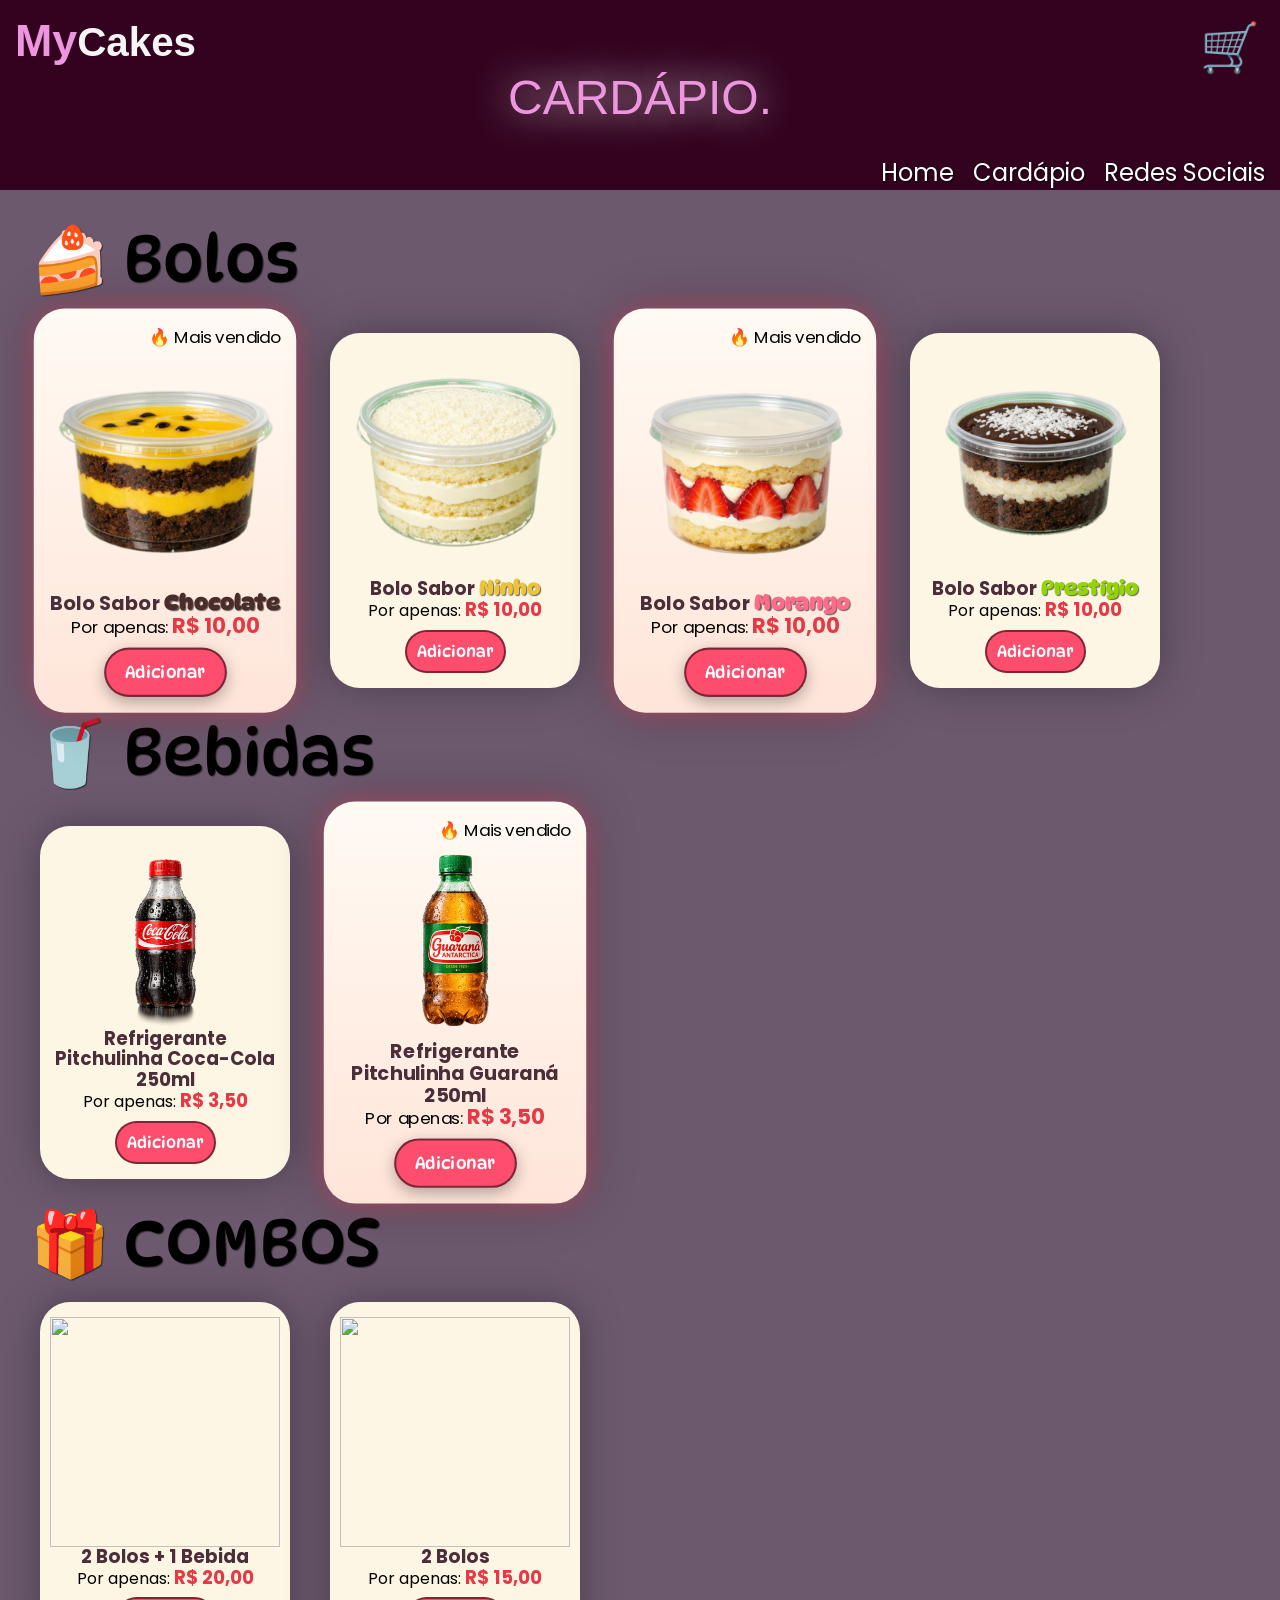
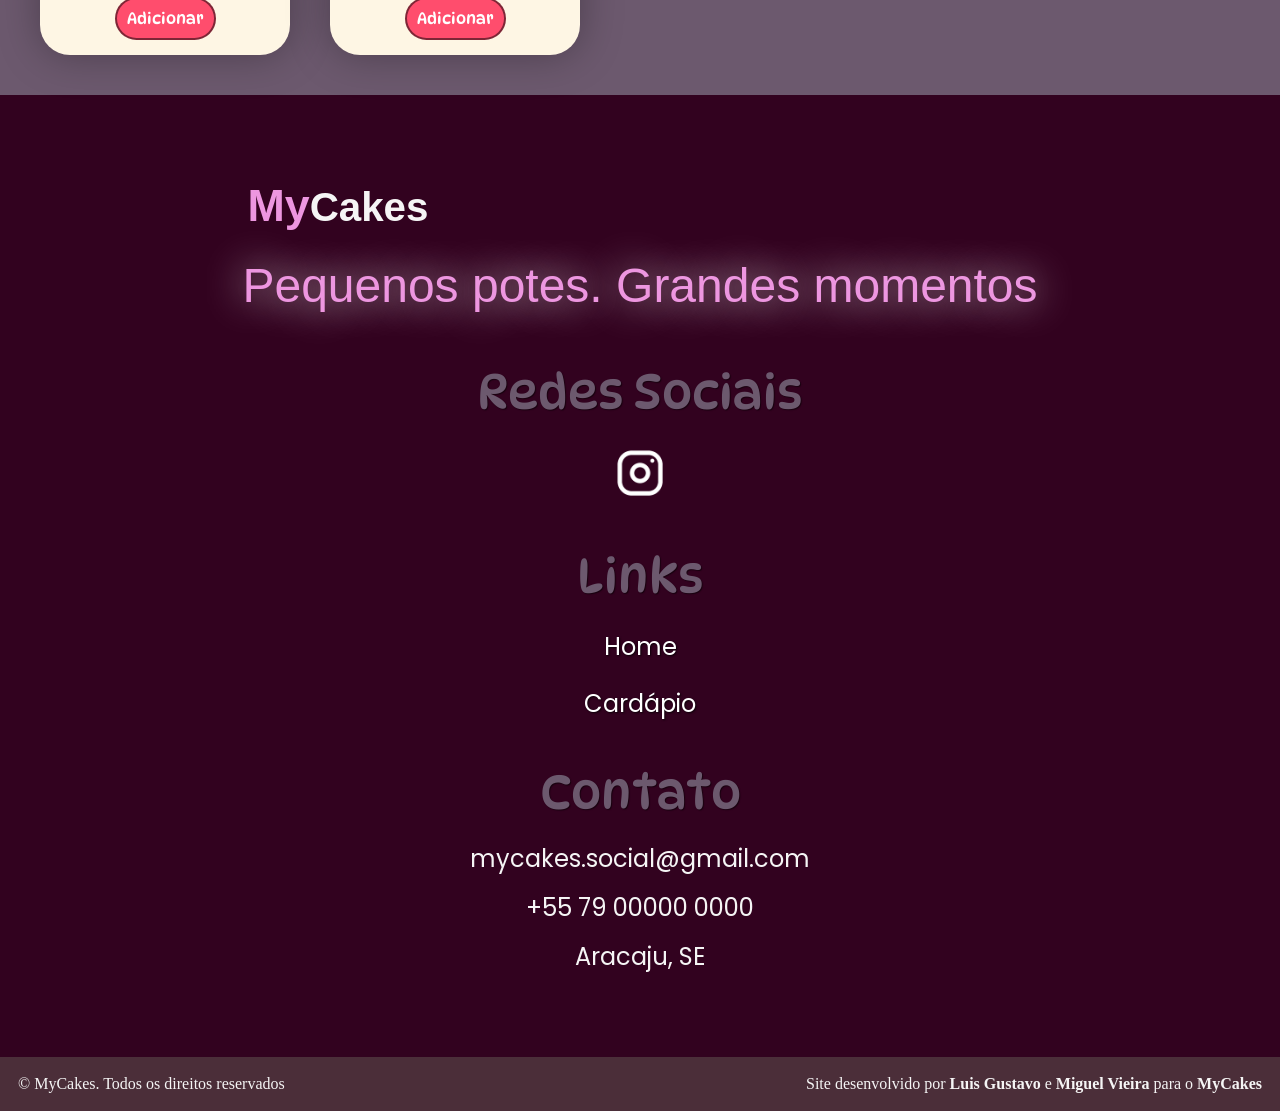
==== cardapio.html @ 5fb424e6 "Acredito que ao cardapio esteja finalizado!" ====
<!DOCTYPE html>
<html lang="pt-br">
<head>
    <meta charset="UTF-8">
    <meta name="viewport" content="width=device-width, initial-scale=1.0">
    <title>MyCakes - Cardápio</title>
    <link rel="stylesheet" href="estilo/var.css">
    <link rel="stylesheet" href="estilo/style.css">
    <link rel="stylesheet" href="estilo/cardapio.css">
    <link rel="stylesheet" href="estilo/responsividade.css">
    <link rel="preconnect" href="https://fonts.googleapis.com">
    <link rel="preconnect" href="https://fonts.gstatic.com" crossorigin>
    <link href="https://fonts.googleapis.com/css2?family=Chewy&family=DynaPuff:wght@400..700&family=Slackey&display=swap" rel="stylesheet">
    <link rel="preconnect" href="https://fonts.googleapis.com">
    <link rel="preconnect" href="https://fonts.gstatic.com" crossorigin>
    <link href="https://fonts.googleapis.com/css2?family=Poppins:ital,wght@0,300;0,400;0,500;0,600;0,700;0,800;0,900;1,300;1,400;1,500;1,600;1,700;1,800;1,900&display=swap" rel="stylesheet">
    <link rel="shortcut icon" href="imagens/mycakes-ico.png" type="image/x-icon">
</head>
<body>
    <header>
        <h1>My<span>Cakes</span></h1>
        <h2>CARDÁPIO.</h2>
    </header>
    <nav>
        <a href="index.html">Home</a>
        <a href="cardapio.html">Cardápio</a>
        <a href="#social">Redes Sociais</a>
    </nav>
    <div class="btn-carrinho">🛒</div>
    <main>
        <section class="produtos">
            <div class="container">
                <h2>🍰 Bolos</h2>
                    <div class="bolos">
                            <div class="card card-destaque">
                                <p>🔥 Mais vendido</p>
                                <img src="imagens/bolo-chocolate-maracuja-p.png" alt="Foto de bbolo de chocolate para cardapio">
                                <h3>Bolo Sabor <span class="choco">Chocolate</span></h3>
                                <div class="preco">Por apenas: <span class="destaque-preco">R$ 10,00</span></div>
                                <div class="btn"><button>Adicionar</button></div>
                            </div>
                            <div class="card">
                                <img src="imagens/bolo-ninho-p.png" alt="Foto de bolo de ninho para cardapio">
                                <h3>Bolo Sabor <span class="inho">Ninho</span></h3>
                                <div class="preco">Por apenas: <span class="destaque-preco">R$ 10,00</span></div>
                                <div class="btn"><button>Adicionar</button></div>
                            </div>
                            <div class="card card-destaque">
                                <p>🔥 Mais vendido</p>
                                <img src="imagens/bolo-morango-p.png" alt="Foto de bolo de morango para cardapio">
                                <h3>Bolo Sabor <span class="orango">Morango</span></h3>
                                <div class="preco">Por apenas: <span class="destaque-preco">R$ 10,00</span></div>
                                <div class="btn"><button>Adicionar</button></div>
                            </div>
                            <div class="card">
                                <img src="imagens/bolo-prestigio-p.png" alt="Foto de bolo de prestígio para cardapio">
                                <h3>Bolo Sabor <span class="tigio">Prestígio</span></h3>
                                <div class="preco">Por apenas: <span class="destaque-preco">R$ 10,00</span></div>
                                <div class="btn"><button>Adicionar</button></div>
                            </div>
                    </div>

                    <h2>🥤 Bebidas</h2>
                    <div class="bebidas">
                        <div class="card">
                            <img src="imagens/foto-cocacola-p.png" class="bebidas" alt="Garrafinha Pitchulinha de Coca-Cola">
                            <h3>Refrigerante Pitchulinha Coca-Cola 250ml</h3>
                            <div class="preco">Por apenas: <span class="destaque-preco">R$ 3,50</span></div>
                            <div class="btn"><button>Adicionar</button></div>
                        </div>
                        <div class="card card-destaque">
                            <p>🔥 Mais vendido</p>
                            <img src="imagens/foto-guarana-p.png" class="bebidas" alt="Garrafinha Pitchulinha de Guaraná Antarctica">
                            <h3>Refrigerante Pitchulinha Guaraná 250ml</h3>
                            <div class="preco">Por apenas: <span class="destaque-preco">R$ 3,50</span></div>
                            <div class="btn"><button>Adicionar</button></div>
                        </div>
                    </div>

                    <h2>🎁 COMBOS</h2>
                    <div class="combos">
                            <div class="card">
                                <img src="" alt="">
                                <h3>2 Bolos + 1 Bebida</h3>
                                <div class="preco">Por apenas: <span class="destaque-preco">R$ 20,00</span></div>
                                <div class="btn"><button>Adicionar</button></div>
                            </div>
                            <div class="card">
                                <img src="" alt="">
                                <h3>2 Bolos</h3>
                                <div class="preco">Por apenas: <span class="destaque-preco">R$ 15,00</span></div>
                                <div class="btn"><button>Adicionar</button></div>
                            </div>
                    </div>
                </div>
                <div class="overlay"></div>
                <div class="carrinho">
                    <span class="fechar">Fechar ✖️</span>
                </div>
            </div>
        </section>
    </main>
    <footer>
        <section class="org-rodape">
            <div class="mycakes-rodape">
                <h1>My<span>Cakes</span></h1>
                <h2>Pequenos potes. Grandes momentos</h2>
            </div>

            <div class="social" id="social">
                <h2>Redes Sociais</h2>
                <a href="https://www.instagram.com/mycakes.social/" target="_blank"><img src="imagens/instagram_logo_white.png" alt="Instagram"></a>
            </div>

            <div class="links">
                <h2>Links</h2>
                <p><a href="index.html">Home</a></p>
                <p><a href="cardapio.html">Cardápio</a></p>
            </div>

            <div class="contato">
                <h2>Contato</h2>
                <p>mycakes.social@gmail.com</p>
                <p>+55 79 00000 0000</p>
                <p>Aracaju, SE</p>
            </div>
        </section>

        <div class="credits">
            <p>&copy; MyCakes. Todos os direitos reservados</p>
            <p>Site desenvolvido por <strong>Luis Gustavo</strong> e <strong>Miguel Vieira</strong> para o <strong>MyCakes</strong></p>
        </div>
    </footer>
<script src="script/cardapio.js"></script>
</body>
</html>
---- estilo/var.css ----
@charset "UTF-8";

:root{
    /* Paleta Principal do Site */

    --bg-main: #32021F;        /* fundo principal do site */
    --bg-secondary: #4B2E39;   /* fundo secundário / variações */

    --title-color: #ED96E0;    /* títulos e destaque da marca */

    --text-main: #F5F5F5;      /* texto principal */
    --text-secondary: #6C596E; /* descrições e textos menores */

    --accent-color: #4ECDC4;   /* cor de destaque / elementos chamativos */

    /* Paleta das Sections de Apresentação dos Produtos do Site */

    --flavor-chocolate: #4A2C2A;   /* marrom chocolate */
    --flavor-strawberry: #FF6B8A;  /* rosa morango */
    --flavor-lemon: #C7F464;       /* verde limão */
    --flavor-vanilla: #F3E5AB;     /* creme baunilha */

    /*Fontes*/

    --titulos: 'DynaPuff', arial, verdana, helvetica, sans-serif; /* Titulos Principais */
    --texto-padrão: 'Poppins', arial, verdana, helvetica, sans-serif; /*Texto padrão*/
    --logo1: 'Chewy', arial, verdana, helvetica, sans-serif;    /* Logo ou Textos/Titulos especificos */
    --logo2: 'Slackey', arial, verdana, helvetica, sans-serif;  /* Logo ou Textos/Titulos especificos */
}
---- estilo/style.css ----
@charset "UTF-8";

*{
    margin: 0;
    padding: 0;
    box-sizing: border-box;
}

body{
    background-color: var(--bg-main);
}

header{
    min-height: 120px;
}

header h1{
    color: var(--title-color, black);
    font-size: 2.8em;
    font-family: var(--logo2, --logo1, arial, verdana, serif);
    margin: 15px 0px 10px 15px;
}

header h1 > span{
    color: var(--text-main);
    font-size: 0.9em;
} 

header h2{
    text-align: center;
    font-size: 3em;
    color: var(--title-color, pink);
    font-family: var(--logo1, --logo2, arial, verdana, sans-serif);
    font-weight: normal;
    line-height: 0.9em;
    text-shadow: 0px 0px 40px rgb(255, 255, 255);
    min-width: 150px;
}

nav{
    text-align: right;
    margin: 20px 0px 0px 0px;
}

nav a{
    display: inline-block;
    text-decoration: none;
    color: white;
    font-size: 1.5em;
    font-family: var(--texto-padrão, verdana, arial, sans-serif);
    margin-right: 15px;
    text-shadow: 1px 1px 2px rgba(0, 0, 0, 0.767);
    transition:  0.3s ;
}

nav a:hover{
    cursor: pointer;
    color: var(--title-color);
    background-color: var(--accent-color);
    padding: 7px;
    border-radius: 5px;
}

nav a:active{
    transform: scale(0.85);
}

section a{
    text-decoration: none;
    color: white;
}

section a:visited{
    text-decoration: none;
    color: white;
}

section.hero{
    min-height: 76vh;
    padding: 40px;
    background-color: var(--bg-secondary);
    display: flex;
    flex-direction: column;
}

section.hero h1, h2{
    text-align: center;
    font-size: 4.5em;
    font-family: var(--titulos);
    font-weight: normal;
    text-shadow: 1px 1px 1px rgba(0, 0, 0, 0.521);
    color: var(--text-secondary);
    margin-bottom: -10px;
}

section.hero h2{
    margin-bottom: 35px;
    font-size: 4em;
}

section.hero div.container{
    display: grid;
    grid-template-columns: repeat(auto-fit, minmax(350px, 1fr));
    gap: 30px;
    justify-items: center;
    align-items: center;

    flex: 1;
    align-content: center;
}

div.container div.products{
    display: flex;
    flex-direction: column;
    background-color: var(--text-secondary);
    border-radius: 30px;
    max-width: 600px;
    width: 100%;
    transition: 1s;
}

div.container div.products img{
    width: 100%;
    max-width: 300px;
    margin: auto;
    transition: all 0.5s ease ;
}

div.products:hover img{
    transform: scale(1.2);
}

div.products div.info{
    padding: 20px 20px 0px 20px;
    margin: auto;
    max-width: 600px;
    text-align: center;
    font-size: 1.2em;
    border-radius: 0px 0px 30px 30px;
    background-color: aliceblue;
    max-height: 10px;
    overflow: hidden;
    transition: max-height 0.4s ease, padding 0.4s ease;
    min-height: 150px;
}

div.info h3{
    color: var(--bg-secondary);
    text-shadow: 1px 1px 1px rgba(0, 0, 0, 0.555);
    font-family: var(--titulos);
    font-size: 1.5em;
    line-height: 0.9em;
    margin-bottom: 10px;
}

div.info p{
    font-family: var(--texto-padrão);
    line-height: 1.1em;
    margin-bottom: 0px;
}

div.info button.first-button{
    opacity: 0;
    transform: translateY(-10px);
    transition: 0.5s ease;
    padding: 20px;
    border-radius: 30px;
    background-color: var(--title-color);
    color: white;
    font-size: 1.4em;
    font-family: var(--logo1);
    font-weight: normal;
    text-shadow: 1px 1px 1px rgba(0, 0, 0, 0.76);
}

div.products:hover button.first-button{
    opacity: 1;
    transform: translateY(0);
    margin-top: 15px;
}

div.info button.first-button:hover{
    cursor: pointer;
}

div.products button.first-button:active{
    transform: scale(0.85);
}

div.products:hover div.info  p{
    margin-bottom: 10px;
}

div.products:hover div.info{
    max-height: 300px;
    padding-bottom: 20px;
}

.products:hover{
transform: translateY(-5px);
box-shadow: 0 10px 25px rgba(0,0,0,0.5);
}

section.sabor-chocolate a, section.sabor-morango a, section.sabor-ninho a, section.sabor-prestigio a{
    color: var(--flavor-chocolate, black);
}

section.sabor-chocolate{
    min-height: 100dvh;
    background: linear-gradient(
    135deg,
    var(--flavor-chocolate),
    #6a3b37
);
    display: flex;
    align-items: center;
    justify-content: space-around;
    padding: 0px 80px;
}

section.sabor-chocolate div.sabor-texto{
    margin: 0px 0px 0px 50px;
    display: flex;
    flex-direction: column;
}

div.sabor-texto h2{
    color: var(--bg-main);
    text-align: center;
    font-size: 10em;
    text-shadow: 2px 2px 1px black;
    margin-bottom: 15px;
}

div.sabor-texto p{
    font-size: 2.5em;
    font-family: var(--texto-padrão);
    line-height: 1em;
    text-align: justify;
    max-width: 700px;
    margin-bottom: 15px;
}

div.sabor-texto ul{
    list-style-position: inside;
    list-style-type: none;
    font-size: 2em;
    font-family: var(--texto-padrão);
    color: var(--title-color);
    text-shadow: 1px 1px 2px black;
    margin-bottom: 15px;
    font-weight: 700;
}

div.sabor-texto li::before{
    content: '✔';
    color: var(--title-color, blue);
    margin-right: 20px;
}

div.sabor-texto button{
    padding: 30px;
    max-width: 300px;
    font-size: 3em;
    line-height: 0.8em;
    border-radius: 40px;
    border: 1px solid white;
    color: var(--flavor-chocolate, black);
    font-family: var(--titulos, arial, helvetica, sans-serif);
    font-weight: bold;
    box-shadow: 0 8px 20px rgba(0, 0, 0, 0.466);
    transition: all 0.3s ease;
}

div.sabor-texto button:hover{
    cursor: pointer;
    background-color: var(--title-color, rgb(64, 64, 196));
    color: var(--bg-secondary);
    text-shadow: 1px 1px 1px rgba(0, 0, 0, 0.747);
    transform: scale(1.1);
    margin-left: 20px;
    margin-right: 20px;
}

div.sabor-texto button:active{
    transform: scale(0.9);
}

div.sabor-img::before{
    content: "";
    position: relative;

    width: 500px;
    height: 500px;

    background: rgba(255,255,255,0.05);
    border-radius: 50%;

    filter: blur(80px);
}


div.sabor-img img{
    filter: drop-shadow(0px 20px 20px rgba(0, 0, 0, 0.507))
    drop-shadow(0px 0px 30px rgba(255, 255, 255, 0.2));
    animation: flutuar 3s ease-in-out infinite;
}

@keyframes flutuar{
    0%{
        transform: translateY(0px);
    }

    50%{
        transform: translateY(-50px);
    }

    100%{
        transform: translateY(0px);
    }
}

section.sabor-ninho{
    min-height: 100dvh;
    background-image: linear-gradient(135deg, var(--flavor-vanilla), #bbaf82);
    display: flex;
    justify-content: space-around;
    align-items: center;
    padding: 0px 80px;
}

section.sabor-ninho div.sabor-texto{
    display: flex;
    flex-direction: column;
    text-align: right;
    align-items: flex-end;
}

section.sabor-ninho div.sabor-texto h2{
    align-self: center;
}

section.sabor-ninho div.sabor-texto li{
    color: var(--bg-main);
    font-weight: 700;
}

section.sabor-ninho div.sabor-texto li::before{
    content: '';
    color: var(--bg-main);
}

section.sabor-ninho div.sabor-texto li::after{
    content: '✔';
    color: var(--bg-main, blue);
    margin-left: 20px;
}

section.sabor-morango{
    min-height: 100dvh;
    background: linear-gradient(135deg, var(--flavor-strawberry), #a03c52);
    display: flex;
    justify-content: space-around;
    align-items: center;
    padding: 0px 80px;
}

section.sabor-morango div.sabor-texto{
    display: flex;
    flex-direction: column;
    margin-left: 50px;
}

section.sabor-morango div.sabor-texto h2{
    line-height: 0.8em;
    align-self: center;
    margin-bottom: 30px;
}

section.sabor-morango div.sabor-texto p{
    font-weight: 500;
    margin-bottom: 30px
}

section.sabor-morango div.sabor-texto ul{
    color: var(--bg-main);
    margin-bottom: 30px;
    font-weight: 700;
}

section.sabor-morango div.sabor-texto li::before{
    color: var(--bg-main);
}

section.sabor-prestigio{
    min-height: 100dvh;
    background: linear-gradient(135deg, var(--flavor-lemon), #add35c);
    display: flex;
    justify-content: space-around;
    align-items: center;
    padding: 0px 80px;
}

section.sabor-prestigio div.sabor-texto{
    display: flex;
    flex-direction: column;
    text-align: right;
    align-items: flex-end;
}

section.sabor-prestigio div.sabor-texto h2{
    align-self: center;
}

section.sabor-prestigio div.sabor-texto li{
    color: var(--bg-main);
    font-weight: 700;
}

section.sabor-prestigio div.sabor-texto li::before{
    content: '';
    color: var(--bg-main);
}

section.sabor-prestigio div.sabor-texto li::after{
    content: '✔';
    color: var(--bg-main, blue);
    margin-left: 20px;
}

footer{
    min-height: 120px;
    
}

footer h1{
    color: var(--title-color);
    font-family: var(--logo2), var(--logo1), Arial, Helvetica, sans-serif;
    font-size: 2.8em;
    margin: 5px;
    text-align: center;
}

footer h1 > span {
    color: var(--text-main);
    font-size: 0.9em;
}


section.org-rodape {
    margin: 40px 70px;
    display: flex;
    justify-content: space-between;
}

div.mycakes-rodape h1{
    text-align: left;
}

div.mycakes-rodape h2 {
    text-align: left;
    font-size: 3em;
    color: var(--title-color, pink);
    font-family: var(--logo1, --logo2, arial, verdana, sans-serif);
    font-weight: normal;
    line-height: 0.9em;
    text-shadow: 0px 0px 40px rgb(255, 255, 255);
    min-width: 150px;
    margin: 20px 0px;
}

div.social {
    display: inline-block;
    text-align: center;
}

div.social h2 {
    margin: 35px 15px 10px 15px;
    font-size: 3em;
    color: var(--text-secondary);
}

div.social img {
    width: 80px;
    padding: 7px;
    border-radius: 5px;
    transition: 0.3s;
}

div.social img:hover{
    color: var(--logo1);
    border-radius: 20px;
    background-color: var(--accent-color);
}

div.links {
    display: inline-block;
    text-align: center;
}

div.links h2 {
    margin: 35px 15px 10px 15px;
    font-size: 3em;
    color: var(--text-secondary);
}

div.links a {
    display: inline-block;
    text-decoration: none;
    color: white;
    font-size: 1.5em;
    font-family: var(--texto-padrão, verdana, arial, sans-serif);
    margin: 0px;
    padding: 7px;
    text-shadow: 1px 1px 2px rgba(0, 0, 0, 0.767);
    transition:  0.3s ;
}

div.links a:hover{
    cursor: pointer;
    color: var(--title-color);
    background-color: var(--accent-color);
    
    border-radius: 5px;
}

div.contato {
    display: inline-block;
    text-align: center;
    
}

div.contato h2 {
    margin: 35px 15px 10px 15px;
    font-size: 3em;
    color: var(--text-secondary);
}

div.contato p {
    font-family: var(--texto-padrão);
    color: var(--text-main);
    font-size: 1.5em;
    margin: 3px;
}

div.credits{
    text-align: center;
    margin-top: 10px;
    padding: 3px;
    background-color: var(--bg-secondary);
}

div.credits p {
    font-size: 1.0em;
    color: var(--text-main);
    margin: 15px;
}
---- estilo/cardapio.css ----
@charset "UTF-8";

*{
    margin: 0;
    padding: 0;
    font-size: 16px;
}

div.btn-carrinho {
    position: absolute;
    top: 20px;
    right: 20px;

    cursor: pointer;
    font-size: 3rem;
    transition: 0.3s;
}

div.btn-carrinho:active{
    transform: scale(0.9);
}

div.carrinho {
    position: fixed;
    top: 0;
    right: -1600px;
    width: 1500px;
    height: 100%;
    background-color: white;
    box-shadow: -5px 0 10px rgba(0,0,0,0.3);
    transition: 1s;
    padding: 20px;
}

.overlay {
    position: fixed;
    top: 0;
    left: 0;
    width: 100%;
    height: 100%;
    background: rgba(0,0,0,0.5);
    opacity: 0;
    pointer-events: none;
    transition: 0.3s;
}

.overlay.ativo{
    opacity: 1;
    pointer-events: all;
}

.carrinho.ativo{
    right: 0;
}

.fechar {
    cursor: pointer;
    font-size: 20px;
    margin-bottom: 20px;
    display: block;
}

.produtos{
    min-height: 100vh;
    background-color: var(--text-secondary);
}

.container{
    padding: 30px
}

.container h2{
    text-align: left;
    color: black;
    font-size: 4rem;
}

.bolos, .bebidas, .combos{
    display: flex;
    flex-wrap: wrap;
    align-items: center;
}

.card{
    display: flex;
    flex-direction: column;
    justify-content: center;
    align-items: center;
    max-width: 250px;
    min-height: 350px;
    margin: 30px 30px 10px 10px;
    padding: 15px;
    border-radius: 30px;
    background-color: #fef6e4;
    filter: drop-shadow(0px 0px 20px rgba(0, 0, 0, 0.301));
}

.card img{
    width: 230px;
    height: 230px;
    transition: 0.3s;
}

.card:hover img{
    transform: scale(0.95);
}

.card h3, .preco, .btn{
    font-size: 1rem;
    text-align: center;
    font-family: var(--texto-padrão);
    line-height: 1.3rem;
}

.card h3{
    font-size: 1.15rem;
    color: var(--bg-secondary);
}

.choco, .inho, .orango, .tigio{
    font-size: 1.3rem;
    font-family: var(--titulos);
    color: var(--flavor-chocolate);
    font-weight: bolder;
    text-shadow: 1px 1px 1px rgba(0, 0, 0, 0.596);
}

.inho{
    color: #ebc43b;
}

.orango{
    color: var(--flavor-strawberry);
}

.tigio{
    color: #92d600;
}

.destaque-preco{
    color: #e63946;
    font-weight: bolder;
    font-size: 1.15rem;
}

.card .bebidas{
    width: 125px;
    height: 188px;
}

.card button{
    padding: 10px;
    margin-top: 8px;
    border-radius: 30px;
    font-size: 1rem;
    font-family: var(--titulos);
    background-color: #ff4d6d; /* rosa forte */
    color: white;
    border: 2px solid rgba(0, 0, 0, 0.507);
    transition: 0.3s;
}

.card button:hover{
    background-color: #ff1635;
}

.card button:active{
    transform: scale(0.9);
}

.combos .card{
    animation: mover 3s ease-in-out infinite, brilhar 3s ease-in-out infinite;
}

@keyframes mover{
    0%{
        transform: translateX(0px);
    }

    50%{
        transform: translateY(-10px);
    }

    100%{
        transform: translateX(0px);
    }
}

@keyframes brilhar{
    0%{
        filter: drop-shadow(0px 0px 0px rgba(255, 255, 255, 0));
    }

    50%{
        filter: drop-shadow(0px 0px 10px rgba(255, 255, 255, 0.6));
    }

    100%{
        filter: drop-shadow(0px 0px 0px rgba(255, 255, 255, 0));
    }
}

.card-destaque{
    background: linear-gradient(to bottom, #fffaf3, #ffe5d9);
    transform: scale(1.05);
    box-shadow: 0 0 25px rgba(255, 77, 109, 0.5);
}

.card-destaque p{
    font-family: var(--texto-padrão);
    align-self: flex-end;
    margin: 0px;
}

.card-destaque .destaque-preco{
    font-size: 1.25rem;
}

.card-destaque button{
    padding: 12px 18px;
    box-shadow: 0 5px 15px rgba(0,0,0,0.3);
    transition: 0.3s;
}

.card-destaque button:hover{
    transform: scale(1.05);
}

.card-destaque button:active{
    transform: scale(0.85);
}

.card-destaque img{
    transition: 0.3s;
}

.card-destaque:hover img{
    transform: scale(1.1);
}
---- estilo/responsividade.css ----
/* CELULAR PEQUENO */
@media (max-width:480px){
    section.hero h1{
        font-size:3em;
    }

    section.hero h2{
        font-size:2.2em;
    }

    div.sabor-texto h2{
        font-size:2.5em;
    }


}

/* CELULAR MÉDIO */

@media (max-width: 1023px){

    nav{
        font-size:0.9em;
    }

    /* HERO */

    section.hero h1{
        line-height:0.9em;
        font-size:4em;
        margin-bottom:20px;
    }

    section.hero h2{
        font-size:3em;
    }

    section.hero div.container{
        grid-template-columns:1fr;
    }

    /* PRODUTOS */

    div.container div.products img{
        width:100%;
        max-width:200px;
        margin:auto;
        transition:all 0.5s ease;
    }

    div.products:hover img{
        transform:scale(1.25);
    }

    div.products div.info{
        max-height:200px;
        padding-bottom:20px;
    }

    div.products div.info p{
        text-align:center;
        line-height:1.1em;
    }

    /* SABORES */

    section.sabor-chocolate,
    section.sabor-ninho,
    section.sabor-morango,
    section.sabor-prestigio{

        flex-direction:column;
        text-align:justify;
        padding:40px 20px;
        align-items:center;
    }

    section.sabor-chocolate div.sabor-texto, section.sabor-morango div.sabor-texto{
        margin: 10px 0px 0px 0px;
    }

    section.sabor-ninho div.sabor-texto, section.sabor-prestigio div.sabor-texto{
        align-items: center;
    }

    div.sabor-texto{
        align-items: center;
    }

    div.sabor-texto h2{
        font-size: 3.5em;
        margin-top:0;
    }

    div.sabor-texto p{
        font-size: 1.4em;
        text-align: center;
    }

    div.sabor-texto ul{
        font-size:1.3em;
    }

    /* IMAGEM */

    div.sabor-img{
        margin:50px 0 0 0;
    }

    div.sabor-img img{
        margin-top:20px;
        height:auto;
        max-width:100%;
    }
}

/* RESPONSIVIDADE TABLET */

@media (min-width: 1024px) and (max-width: 1423px){

    section.hero div.container{
        gap: 40px;
        display: grid;
        grid-template-columns: repeat(2, 1fr);
    }

    section.sabor-chocolate,
    section.sabor-ninho,
    section.sabor-morango,
    section.sabor-prestigio{
        flex-direction: column;
        justify-content: space-around;
        padding: 40px 20px;
        align-items: center;
        min-height: 100dvh;
    }

    section.sabor-ninho div.sabor-texto, section.sabor-prestigio div.sabor-texto{
        align-items: center;
        max-width: 600px;
    }

    div.sabor-texto{
        align-items: center;
        max-width: 600px;
    }

    div.sabor-texto h2{
        font-size: 6.8em;
    }

    div.sabor-texto p{
        font-size:1.2em;
    }

    div.sabor-texto p, section.sabor-morango div.sabor-texto p{
        font-weight: bolder;
    }

    div.sabor-texto button{
        align-self: center;
    }

    div.sabor-img, div.sabor-img img{
        max-width: 500px;
    }
}

/* RESPONSIVIDADE NOTEBOOK */

@media (min-width: 1424px) and (max-width: 1679px){
    *{
        box-sizing: border-box;
    }
    section.hero{
        min-height: 100dvh;
        margin-top: 5px;
    }
    section.hero div.container{
        display: flex;
    }
    section.hero div.container div.products{
        max-height: 700px;
    }
    section.hero div.container div.products div.info{
        min-height: 190px;
    }

    section.sabor-chocolate, section.sabor-ninho, section.sabor-morango, section.sabor-prestigio{
        font-size: 0.7em;
        padding: 61px;
    }

    section.sabor-chocolate{
        min-height: 100dvh;
    }
    section.sabor-chocolate div.sabor-texto{
        max-width: 800px;
        font-size: 1.1em;
    }
    section.sabor-chocolate div.sabor-img img{
        max-width: 600px;
    }

    section.sabor-morango{

        min-height: 100dvh;
    }
    section.sabor-morango div.sabor-texto{
        max-width: 600px;
        font-size: 0.7em;
    }
    section.sabor-morango div.sabor-texto ul{
        font-size: 3em;
    }
    section.sabor-morango div.sabor-texto button{
        font-size: 4em;
    }

    section.sabor-morango div.sabor-img img{
        min-width: 750px;
    }

    section.sabor-prestigio{
        min-height: 100dvh;
    }
}

/* BASE (mobile first) */
.org-rodape{
    display: flex;
    flex-direction: column;
    align-items: center;
    text-align: center;
    padding: 20px
}

.org-rodape h2{
    text-align: center;
    margin: 0;
    align-items: center;
}

.org-rodape div{
    display: flex;
    flex-direction: column;
    gap: 8px;
}

.social a img{
    width: 70px;
}


/* 📱 até 480px */
@media (max-width:480px){

    .org-rodape{
        margin: 0;
        line-height: 1em;
        font-size: 2em;
        text-align: center
    }

    .contato{
        text-align: center;
        font-size: 0.4em;
    }

    .credits{
        text-align: center;
        font-size: 0.8rem;
        padding: 10px;
    }
}


/* 📱📲 até 1023px (tablet pequeno / celular grande) */
@media (max-width: 1023px){

    .org-rodape{
        grid-template-columns: 1fr 1fr;
        text-align: center;
    }

    .mycakes-rodape{
        grid-column: span 2;
    }

    .credits{
        text-align: center;
    }
}


/* 💻 1024px até 1423px (notebook) */
@media (min-width: 1024px) and (max-width: 1423px){

    .org-rodape{
        grid-template-columns: repeat(4, 1fr);
        text-align: left;
        padding: 40px;
    }

    .credits{
        display: flex;
        justify-content: space-between;
        padding: 20px 40px;
    }
}


/* 🖥️ 1424px até 1679px (desktop grande) */
@media (min-width: 1424px) and (max-width: 1679px){

    .org-rodape{
        grid-template-columns: repeat(4, 1fr);
        max-width: 1400px;
        margin: auto;
        padding: 50px;
    }

    .credits{
        max-width: 1400px;
        margin: auto;
        display: flex;
        justify-content: space-between;
        padding: 20px 0;
    }
}

@media (max-width: 480px){
    .bolos, .bebidas, .combos{
        flex-direction: column;
        justify-content: center;
        align-items: center;
    }

    .card{
        margin: 20px;
    }
}
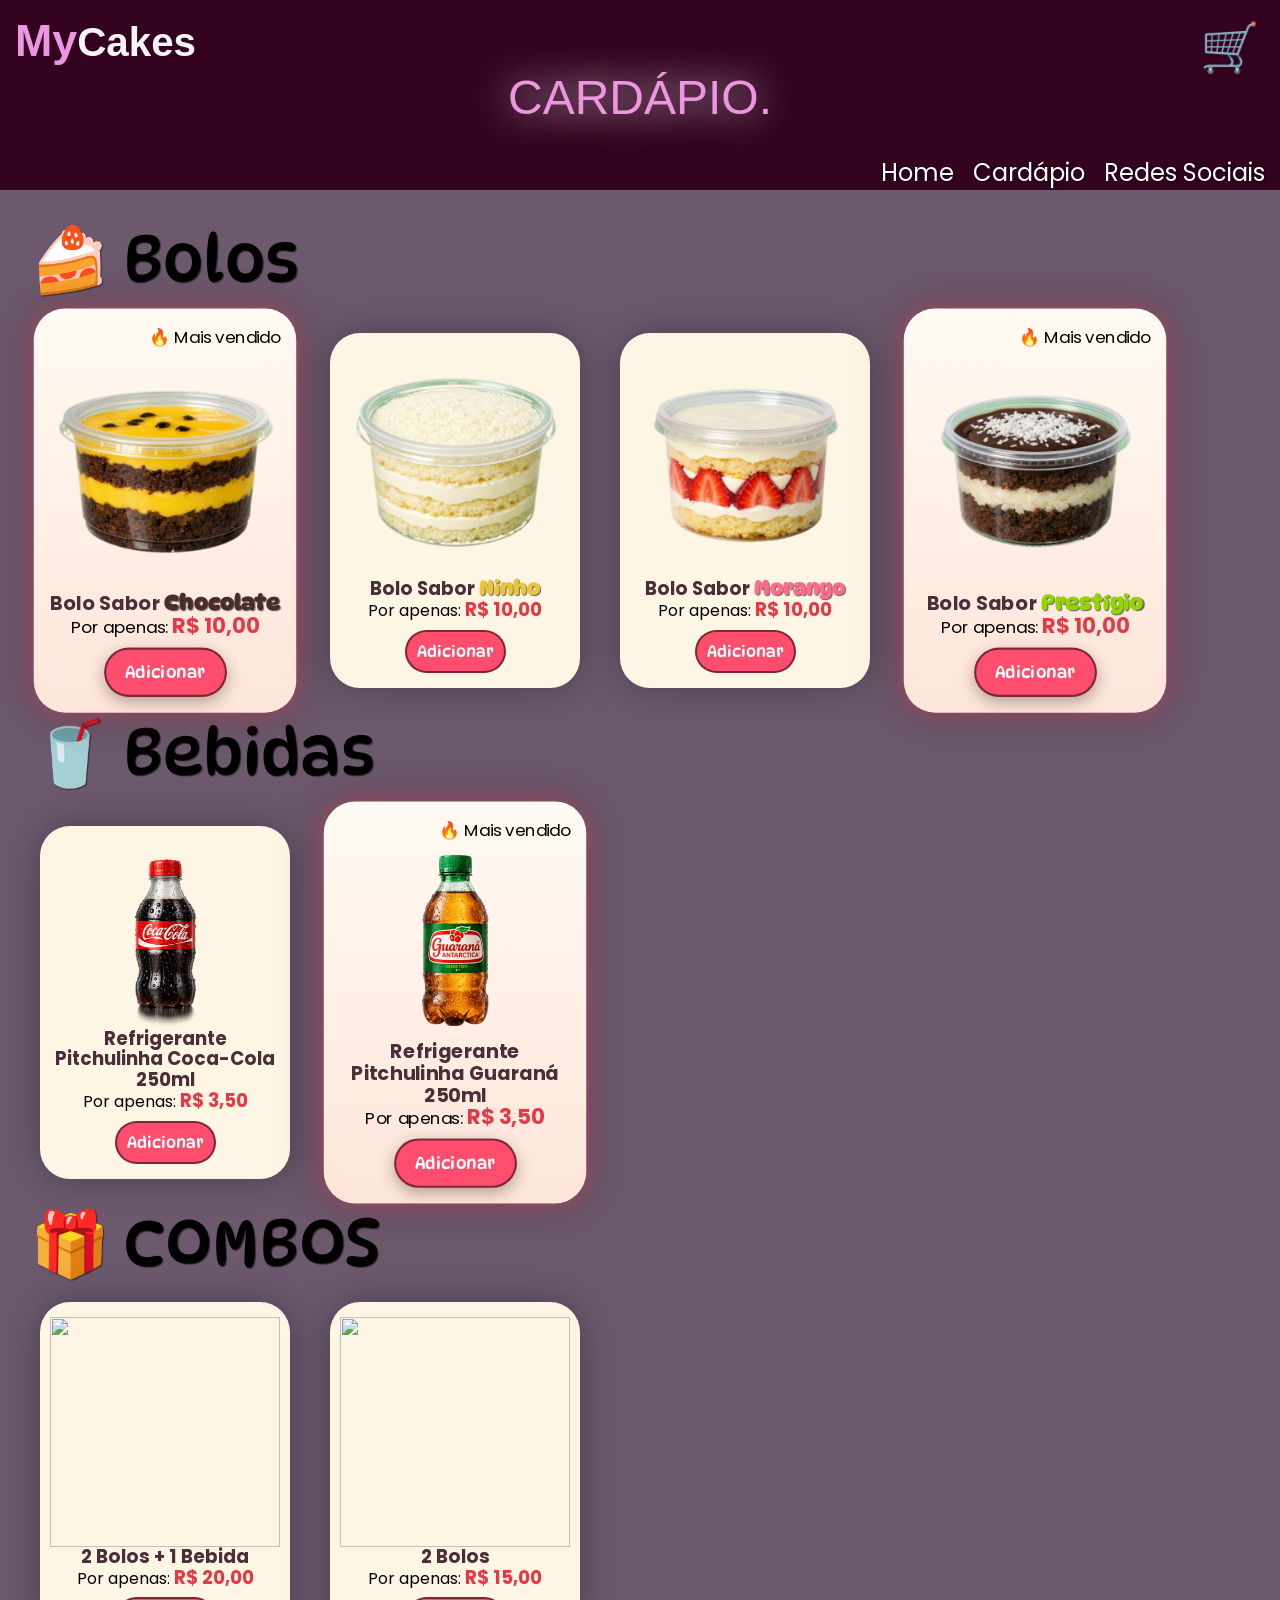
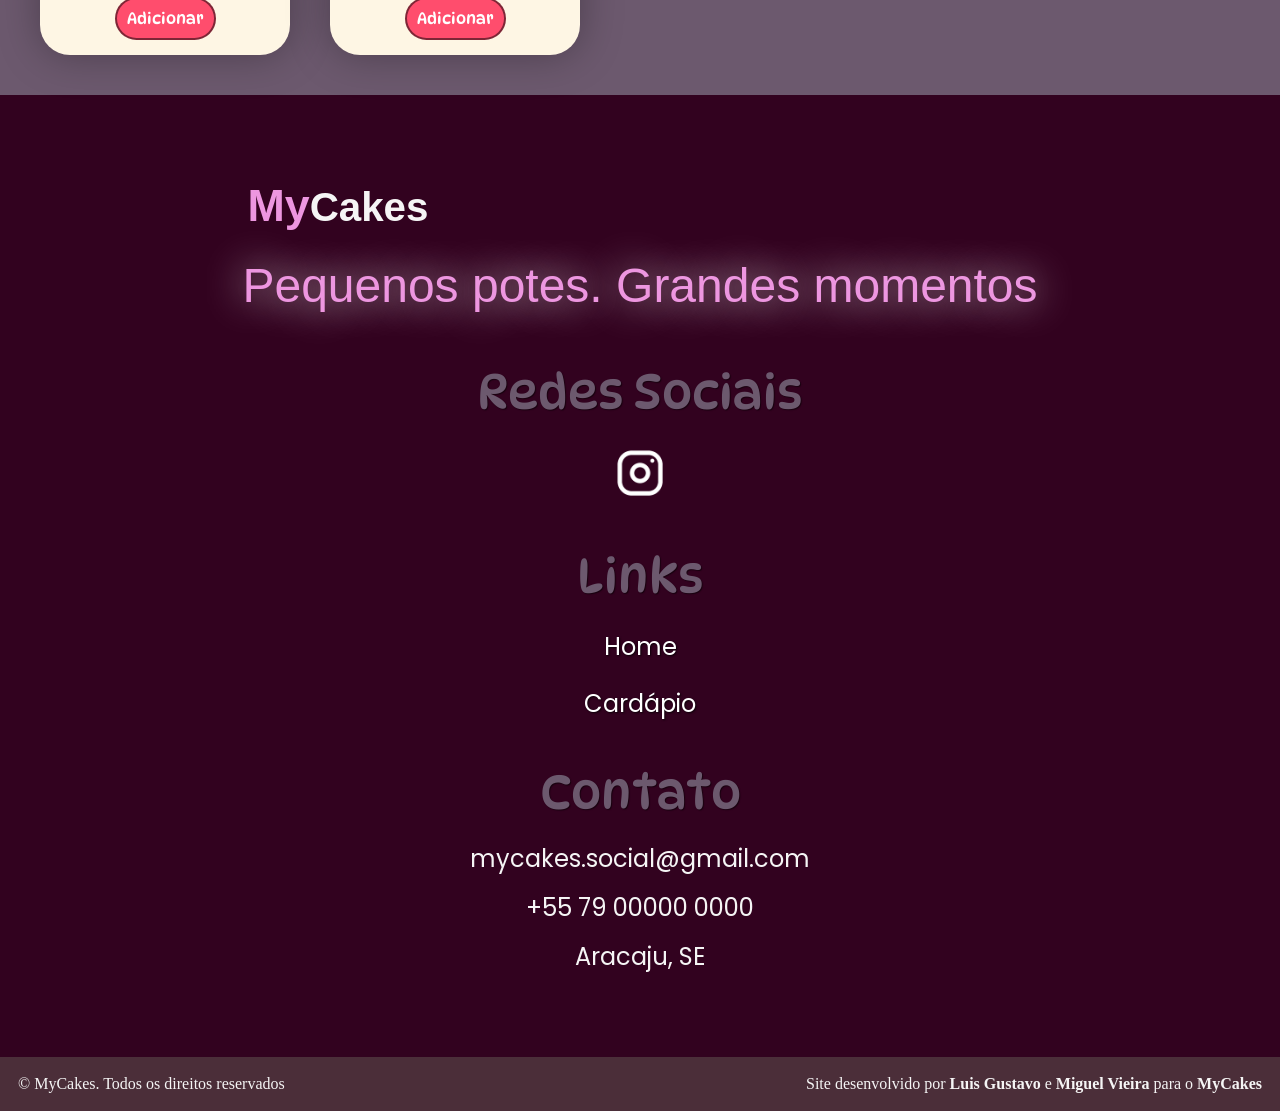
==== commit 4ca531d6: "Responsividade da largura da carrinho" ====
--- a/cardapio.html
+++ b/cardapio.html
@@ -45,14 +45,14 @@
                                 <div class="preco">Por apenas: <span class="destaque-preco">R$ 10,00</span></div>
                                 <div class="btn"><button>Adicionar</button></div>
                             </div>
-                            <div class="card card-destaque">
-                                <p>🔥 Mais vendido</p>
+                            <div class="card">
                                 <img src="imagens/bolo-morango-p.png" alt="Foto de bolo de morango para cardapio">
                                 <h3>Bolo Sabor <span class="orango">Morango</span></h3>
                                 <div class="preco">Por apenas: <span class="destaque-preco">R$ 10,00</span></div>
                                 <div class="btn"><button>Adicionar</button></div>
                             </div>
-                            <div class="card">
+                            <div class="card card-destaque">
+                                <p>🔥 Mais vendido</p>
                                 <img src="imagens/bolo-prestigio-p.png" alt="Foto de bolo de prestígio para cardapio">
                                 <h3>Bolo Sabor <span class="tigio">Prestígio</span></h3>
                                 <div class="preco">Por apenas: <span class="destaque-preco">R$ 10,00</span></div>
--- a/estilo/responsividade.css
+++ b/estilo/responsividade.css
@@ -336,7 +336,54 @@
         align-items: center;
     }
 
+    .produtos h2{
+        font-size: 3rem;
+        text-align: center;
+        margin: 30px 0px 10px 0px;
+    }
+
     .card{
         margin: 20px;
     }
+
+    div.carrinho{
+        width: 300px;
+        right: -400px;
+    }
+}
+
+@media (max-width: 1023px){
+    .bolos, .bebidas, .combos{
+        justify-content: center;
+        align-items: center;
+    }
+
+    .produtos h2{
+        font-size: 3.5rem;
+        text-align: center;
+        margin: 30px 0px 10px 0px;
+    }
+
+    .card{
+        margin: 20px;
+    }
+
+    div.carrinho{
+        width: 300px;
+        right: -450px;
+    }
+}
+
+@media (min-width: 1024px) and (max-width: 1423px){
+    div.carrinho{
+        width: 900px;
+        right: -1000px;
+    }
+}
+
+@media (min-width: 1424px) and (max-width: 1679px){
+    div.carrinho{
+        width: 1100px;
+        right: -1200px;
+    }
 }
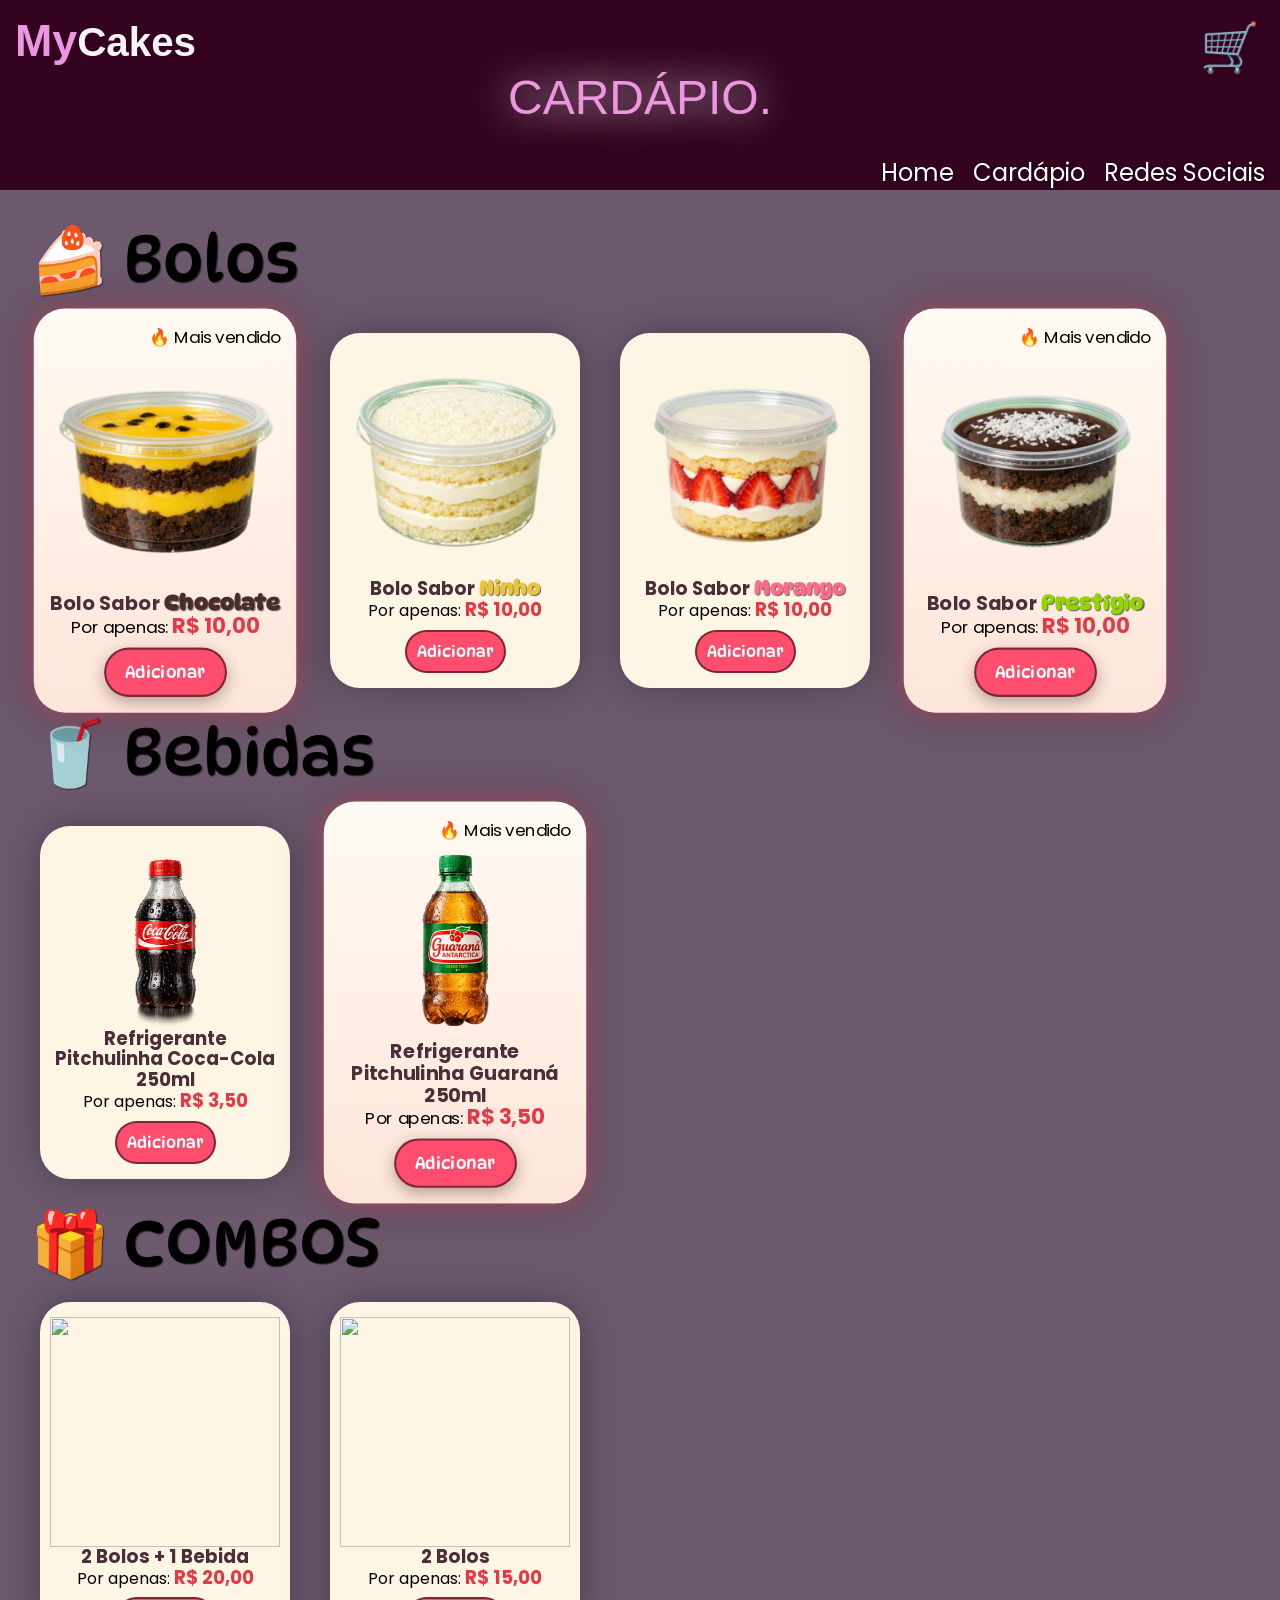
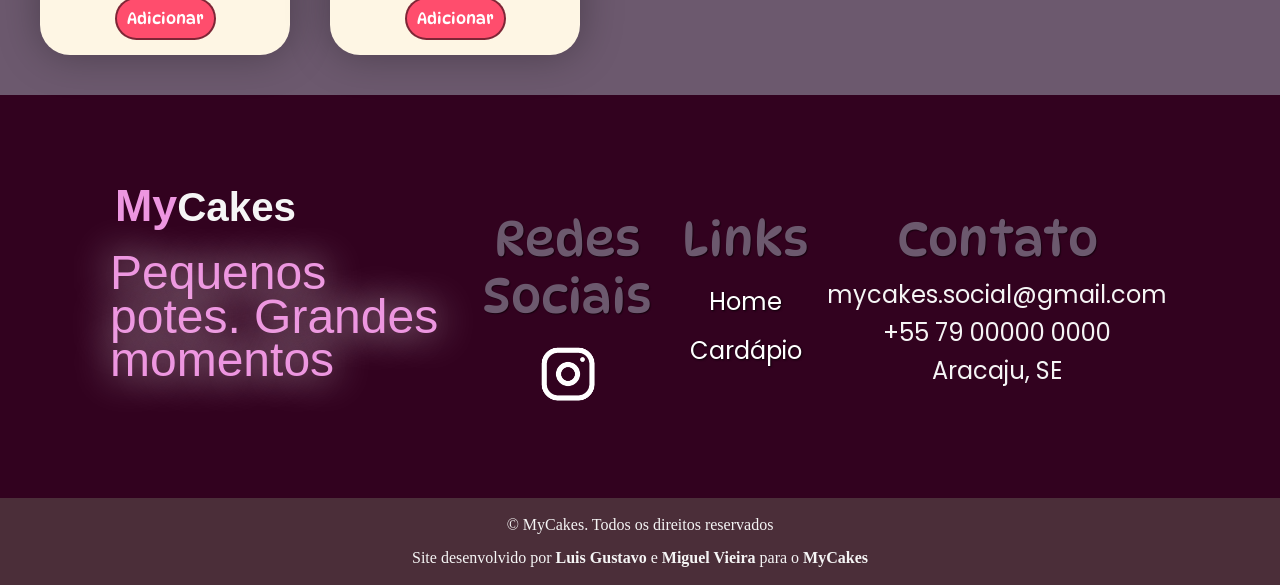
==== commit 5533f61a: "sla" ====
--- a/cardapio.html
+++ b/cardapio.html
@@ -1,5 +1,6 @@
 <!DOCTYPE html>
 <html lang="pt-br">
+
 <head>
     <meta charset="UTF-8">
     <meta name="viewport" content="width=device-width, initial-scale=1.0">
@@ -10,12 +11,17 @@
     <link rel="stylesheet" href="estilo/responsividade.css">
     <link rel="preconnect" href="https://fonts.googleapis.com">
     <link rel="preconnect" href="https://fonts.gstatic.com" crossorigin>
-    <link href="https://fonts.googleapis.com/css2?family=Chewy&family=DynaPuff:wght@400..700&family=Slackey&display=swap" rel="stylesheet">
+    <link
+        href="https://fonts.googleapis.com/css2?family=Chewy&family=DynaPuff:wght@400..700&family=Slackey&display=swap"
+        rel="stylesheet">
     <link rel="preconnect" href="https://fonts.googleapis.com">
     <link rel="preconnect" href="https://fonts.gstatic.com" crossorigin>
-    <link href="https://fonts.googleapis.com/css2?family=Poppins:ital,wght@0,300;0,400;0,500;0,600;0,700;0,800;0,900;1,300;1,400;1,500;1,600;1,700;1,800;1,900&display=swap" rel="stylesheet">
+    <link
+        href="https://fonts.googleapis.com/css2?family=Poppins:ital,wght@0,300;0,400;0,500;0,600;0,700;0,800;0,900;1,300;1,400;1,500;1,600;1,700;1,800;1,900&display=swap"
+        rel="stylesheet">
     <link rel="shortcut icon" href="imagens/mycakes-ico.png" type="image/x-icon">
 </head>
+
 <body>
     <header>
         <h1>My<span>Cakes</span></h1>
@@ -31,72 +37,74 @@
         <section class="produtos">
             <div class="container">
                 <h2>🍰 Bolos</h2>
-                    <div class="bolos">
-                            <div class="card card-destaque">
-                                <p>🔥 Mais vendido</p>
-                                <img src="imagens/bolo-chocolate-maracuja-p.png" alt="Foto de bbolo de chocolate para cardapio">
-                                <h3>Bolo Sabor <span class="choco">Chocolate</span></h3>
-                                <div class="preco">Por apenas: <span class="destaque-preco">R$ 10,00</span></div>
-                                <div class="btn"><button>Adicionar</button></div>
-                            </div>
-                            <div class="card">
-                                <img src="imagens/bolo-ninho-p.png" alt="Foto de bolo de ninho para cardapio">
-                                <h3>Bolo Sabor <span class="inho">Ninho</span></h3>
-                                <div class="preco">Por apenas: <span class="destaque-preco">R$ 10,00</span></div>
-                                <div class="btn"><button>Adicionar</button></div>
-                            </div>
-                            <div class="card">
-                                <img src="imagens/bolo-morango-p.png" alt="Foto de bolo de morango para cardapio">
-                                <h3>Bolo Sabor <span class="orango">Morango</span></h3>
-                                <div class="preco">Por apenas: <span class="destaque-preco">R$ 10,00</span></div>
-                                <div class="btn"><button>Adicionar</button></div>
-                            </div>
-                            <div class="card card-destaque">
-                                <p>🔥 Mais vendido</p>
-                                <img src="imagens/bolo-prestigio-p.png" alt="Foto de bolo de prestígio para cardapio">
-                                <h3>Bolo Sabor <span class="tigio">Prestígio</span></h3>
-                                <div class="preco">Por apenas: <span class="destaque-preco">R$ 10,00</span></div>
-                                <div class="btn"><button>Adicionar</button></div>
-                            </div>
+                <div class="bolos">
+                    <div class="card card-destaque">
+                        <p>🔥 Mais vendido</p>
+                        <img src="imagens/bolo-chocolate-maracuja-p.png" alt="Foto de bbolo de chocolate para cardapio">
+                        <h3>Bolo Sabor <span class="choco">Chocolate</span></h3>
+                        <div class="preco">Por apenas: <span class="destaque-preco">R$ 10,00</span></div>
+                        <div class="btn"><button>Adicionar</button></div>
                     </div>
-
-                    <h2>🥤 Bebidas</h2>
-                    <div class="bebidas">
-                        <div class="card">
-                            <img src="imagens/foto-cocacola-p.png" class="bebidas" alt="Garrafinha Pitchulinha de Coca-Cola">
-                            <h3>Refrigerante Pitchulinha Coca-Cola 250ml</h3>
-                            <div class="preco">Por apenas: <span class="destaque-preco">R$ 3,50</span></div>
-                            <div class="btn"><button>Adicionar</button></div>
-                        </div>
-                        <div class="card card-destaque">
-                            <p>🔥 Mais vendido</p>
-                            <img src="imagens/foto-guarana-p.png" class="bebidas" alt="Garrafinha Pitchulinha de Guaraná Antarctica">
-                            <h3>Refrigerante Pitchulinha Guaraná 250ml</h3>
-                            <div class="preco">Por apenas: <span class="destaque-preco">R$ 3,50</span></div>
-                            <div class="btn"><button>Adicionar</button></div>
-                        </div>
+                    <div class="card">
+                        <img src="imagens/bolo-ninho-p.png" alt="Foto de bolo de ninho para cardapio">
+                        <h3>Bolo Sabor <span class="inho">Ninho</span></h3>
+                        <div class="preco">Por apenas: <span class="destaque-preco">R$ 10,00</span></div>
+                        <div class="btn"><button>Adicionar</button></div>
                     </div>
-
-                    <h2>🎁 COMBOS</h2>
-                    <div class="combos">
-                            <div class="card">
-                                <img src="" alt="">
-                                <h3>2 Bolos + 1 Bebida</h3>
-                                <div class="preco">Por apenas: <span class="destaque-preco">R$ 20,00</span></div>
-                                <div class="btn"><button>Adicionar</button></div>
-                            </div>
-                            <div class="card">
-                                <img src="" alt="">
-                                <h3>2 Bolos</h3>
-                                <div class="preco">Por apenas: <span class="destaque-preco">R$ 15,00</span></div>
-                                <div class="btn"><button>Adicionar</button></div>
-                            </div>
+                    <div class="card">
+                        <img src="imagens/bolo-morango-p.png" alt="Foto de bolo de morango para cardapio">
+                        <h3>Bolo Sabor <span class="orango">Morango</span></h3>
+                        <div class="preco">Por apenas: <span class="destaque-preco">R$ 10,00</span></div>
+                        <div class="btn"><button>Adicionar</button></div>
+                    </div>
+                    <div class="card card-destaque">
+                        <p>🔥 Mais vendido</p>
+                        <img src="imagens/bolo-prestigio-p.png" alt="Foto de bolo de prestígio para cardapio">
+                        <h3>Bolo Sabor <span class="tigio">Prestígio</span></h3>
+                        <div class="preco">Por apenas: <span class="destaque-preco">R$ 10,00</span></div>
+                        <div class="btn"><button>Adicionar</button></div>
                     </div>
                 </div>
-                <div class="overlay"></div>
-                <div class="carrinho">
-                    <span class="fechar">Fechar ✖️</span>
+
+                <h2>🥤 Bebidas</h2>
+                <div class="bebidas">
+                    <div class="card">
+                        <img src="imagens/foto-cocacola-p.png" class="bebidas"
+                            alt="Garrafinha Pitchulinha de Coca-Cola">
+                        <h3>Refrigerante Pitchulinha Coca-Cola 250ml</h3>
+                        <div class="preco">Por apenas: <span class="destaque-preco">R$ 3,50</span></div>
+                        <div class="btn"><button>Adicionar</button></div>
+                    </div>
+                    <div class="card card-destaque">
+                        <p>🔥 Mais vendido</p>
+                        <img src="imagens/foto-guarana-p.png" class="bebidas"
+                            alt="Garrafinha Pitchulinha de Guaraná Antarctica">
+                        <h3>Refrigerante Pitchulinha Guaraná 250ml</h3>
+                        <div class="preco">Por apenas: <span class="destaque-preco">R$ 3,50</span></div>
+                        <div class="btn"><button>Adicionar</button></div>
+                    </div>
                 </div>
+
+                <h2>🎁 COMBOS</h2>
+                <div class="combos">
+                    <div class="card">
+                        <img src="" alt="">
+                        <h3>2 Bolos + 1 Bebida</h3>
+                        <div class="preco">Por apenas: <span class="destaque-preco">R$ 20,00</span></div>
+                        <div class="btn"><button>Adicionar</button></div>
+                    </div>
+                    <div class="card">
+                        <img src="" alt="">
+                        <h3>2 Bolos</h3>
+                        <div class="preco">Por apenas: <span class="destaque-preco">R$ 15,00</span></div>
+                        <div class="btn"><button>Adicionar</button></div>
+                    </div>
+                </div>
+            </div>
+            <div class="overlay"></div>
+            <div class="carrinho">
+                <span class="fechar">Fechar ✖️</span>
+            </div>
             </div>
         </section>
     </main>
@@ -109,7 +117,8 @@
 
             <div class="social" id="social">
                 <h2>Redes Sociais</h2>
-                <a href="https://www.instagram.com/mycakes.social/" target="_blank"><img src="imagens/instagram_logo_white.png" alt="Instagram"></a>
+                <a href="https://www.instagram.com/mycakes.social/" target="_blank"><img
+                        src="imagens/instagram_logo_white.png" alt="Instagram"></a>
             </div>
 
             <div class="links">
@@ -128,9 +137,11 @@
 
         <div class="credits">
             <p>&copy; MyCakes. Todos os direitos reservados</p>
-            <p>Site desenvolvido por <strong>Luis Gustavo</strong> e <strong>Miguel Vieira</strong> para o <strong>MyCakes</strong></p>
+            <p>Site desenvolvido por <strong>Luis Gustavo</strong> e <strong>Miguel Vieira</strong> para o
+                <strong>MyCakes</strong></p>
         </div>
     </footer>
-<script src="script/cardapio.js"></script>
+    <script src="script/cardapio.js"></script>
 </body>
+
 </html>
--- a/estilo/responsividade.css
+++ b/estilo/responsividade.css
@@ -227,6 +227,8 @@
 }
 
 /* BASE (mobile first) */
+
+@media (max-width: 1050px){
 .org-rodape{
     display: flex;
     flex-direction: column;
@@ -250,7 +252,7 @@
 .social a img{
     width: 70px;
 }
-
+}
 
 /* 📱 até 480px */
 @media (max-width:480px){
@@ -303,8 +305,7 @@
     }
 
     .credits{
-        display: flex;
-        justify-content: space-between;
+        
         padding: 20px 40px;
     }
 }
@@ -321,10 +322,7 @@
     }
 
     .credits{
-        max-width: 1400px;
-        margin: auto;
-        display: flex;
-        justify-content: space-between;
+        
         padding: 20px 0;
     }
 }
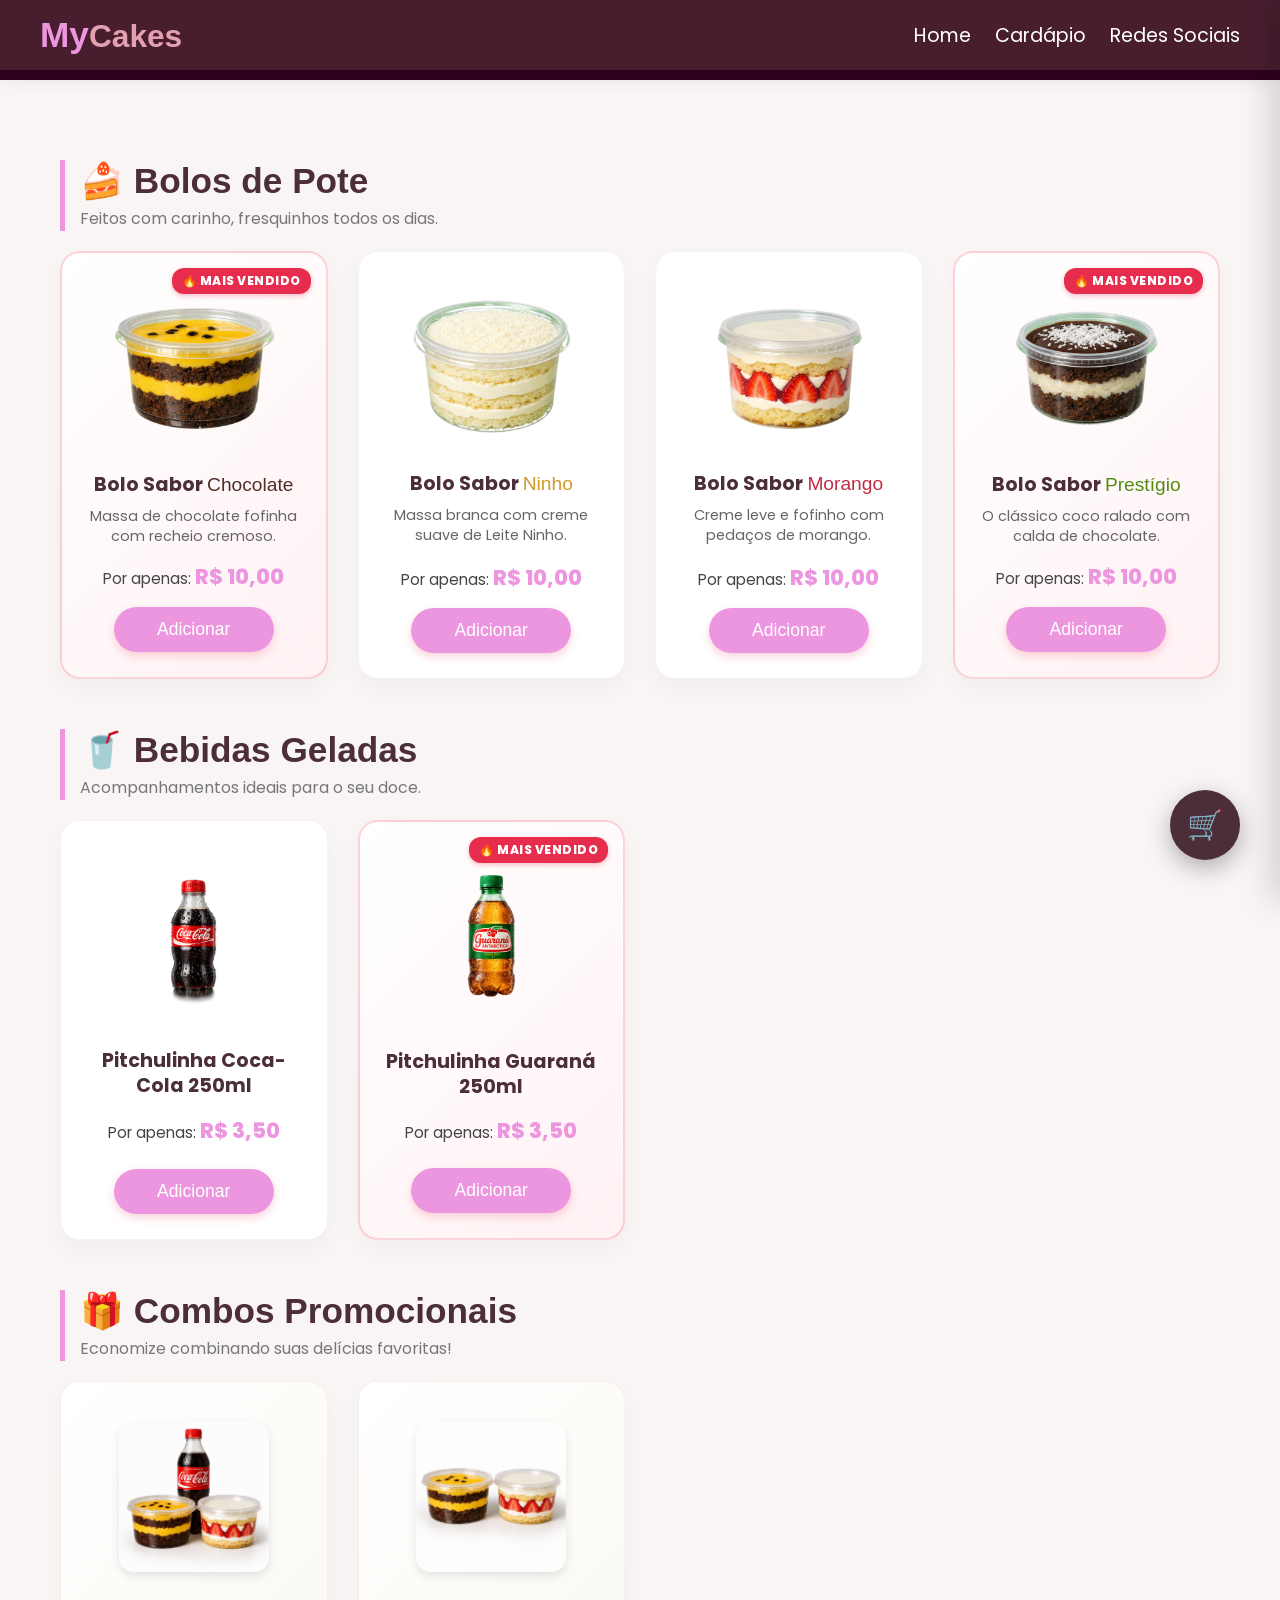
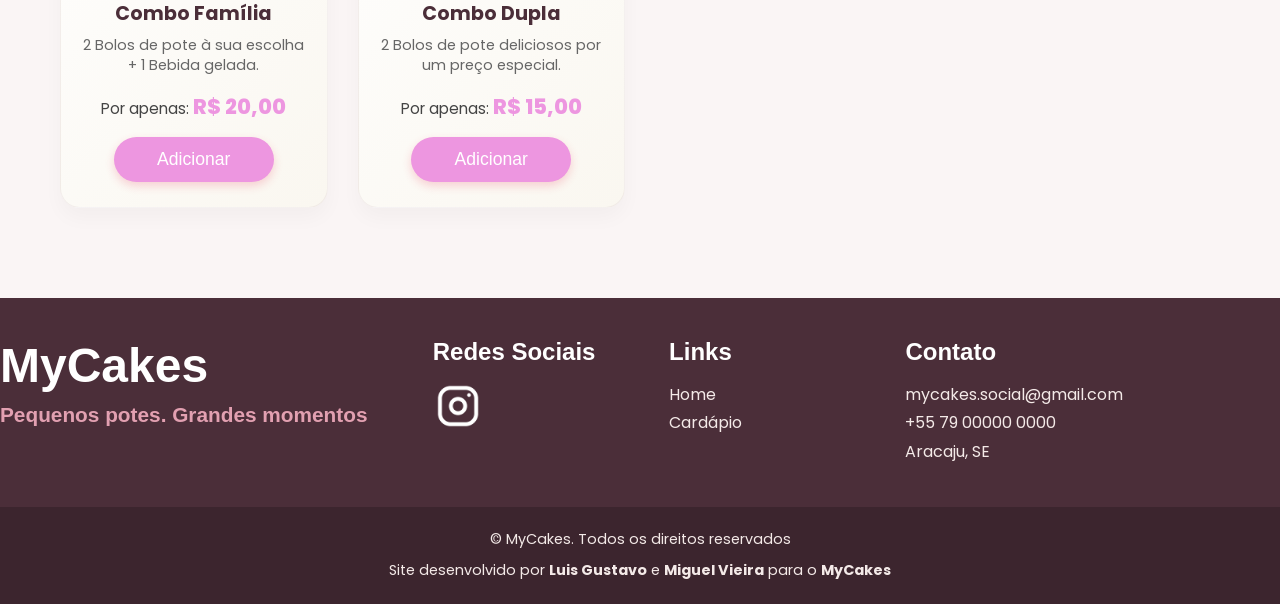
==== commit a0eb22b1: "Atualização Grande 1.0" ====
--- a/cardapio.html
+++ b/cardapio.html
@@ -14,119 +14,237 @@
     <link
         href="https://fonts.googleapis.com/css2?family=Chewy&family=DynaPuff:wght@400..700&family=Slackey&display=swap"
         rel="stylesheet">
-    <link rel="preconnect" href="https://fonts.googleapis.com">
-    <link rel="preconnect" href="https://fonts.gstatic.com" crossorigin>
-    <link
-        href="https://fonts.googleapis.com/css2?family=Poppins:ital,wght@0,300;0,400;0,500;0,600;0,700;0,800;0,900;1,300;1,400;1,500;1,600;1,700;1,800;1,900&display=swap"
+    <link href="https://fonts.googleapis.com/css2?family=Poppins:wght@300;400;500;600;700;800;900&display=swap"
         rel="stylesheet">
     <link rel="shortcut icon" href="imagens/mycakes-ico.png" type="image/x-icon">
 </head>
 
 <body>
-    <header>
-        <h1>My<span>Cakes</span></h1>
-        <h2>CARDÁPIO.</h2>
-    </header>
-    <nav>
-        <a href="index.html">Home</a>
-        <a href="cardapio.html">Cardápio</a>
-        <a href="#social">Redes Sociais</a>
-    </nav>
-    <div class="btn-carrinho">🛒</div>
-    <main>
+    <div class="header-container">
+        <header>
+            <h1>My<span>Cakes</span></h1>
+        </header>
+        <nav>
+            <a href="index.html">Home</a>
+            <a href="cardapio.html">Cardápio</a>
+            <a href="#social">Redes Sociais</a>
+        </nav>
+    </div>
+
+    <div class="btn-carrinho" title="Abrir Carrinho">
+        🛒
+        <span id="contador-carrinho" class="contador-carrinho">0</span>
+    </div>
+
+    <main class="cardapio-main">
         <section class="produtos">
             <div class="container">
-                <h2>🍰 Bolos</h2>
-                <div class="bolos">
+                <div class="titulo-secao-cardapio">
+                    <h2>🍰 Bolos de Pote</h2>
+                    <p>Feitos com carinho, fresquinhos todos os dias.</p>
+                </div>
+
+                <div class="bolos grid-produtos">
                     <div class="card card-destaque">
-                        <p>🔥 Mais vendido</p>
-                        <img src="imagens/bolo-chocolate-maracuja-p.png" alt="Foto de bbolo de chocolate para cardapio">
+                        <div class="tag-destaque">🔥 Mais vendido</div>
+                        <div class="img-wrapper">
+                            <img src="imagens/bolo-chocolate-maracuja-p.png"
+                                alt="Foto de bolo de chocolate para cardapio">
+                        </div>
                         <h3>Bolo Sabor <span class="choco">Chocolate</span></h3>
-                        <div class="preco">Por apenas: <span class="destaque-preco">R$ 10,00</span></div>
-                        <div class="btn"><button>Adicionar</button></div>
-                    </div>
+                        <p class="desc-produto">Massa de chocolate fofinha com recheio cremoso.</p>
+                        <div class="preco">Por apenas: <span class="destaque-preco">R$ 10,00</span></div>
+                        <div class="btn">
+                            <button class="btn-adicionar" data-id="1" data-nome="Bolo de Chocolate"
+                                data-preco="10.00">Adicionar</button>
+                        </div>
+                    </div>
+
                     <div class="card">
-                        <img src="imagens/bolo-ninho-p.png" alt="Foto de bolo de ninho para cardapio">
+                        <div class="img-wrapper">
+                            <img src="imagens/bolo-ninho-p.png" alt="Foto de bolo de ninho para cardapio">
+                        </div>
                         <h3>Bolo Sabor <span class="inho">Ninho</span></h3>
-                        <div class="preco">Por apenas: <span class="destaque-preco">R$ 10,00</span></div>
-                        <div class="btn"><button>Adicionar</button></div>
-                    </div>
+                        <p class="desc-produto">Massa branca com creme suave de Leite Ninho.</p>
+                        <div class="preco">Por apenas: <span class="destaque-preco">R$ 10,00</span></div>
+                        <div class="btn">
+                            <button class="btn-adicionar" data-id="2" data-nome="Bolo de Ninho"
+                                data-preco="10.00">Adicionar</button>
+                        </div>
+                    </div>
+
                     <div class="card">
-                        <img src="imagens/bolo-morango-p.png" alt="Foto de bolo de morango para cardapio">
+                        <div class="img-wrapper">
+                            <img src="imagens/bolo-morango-p.png" alt="Foto de bolo de morango para cardapio">
+                        </div>
                         <h3>Bolo Sabor <span class="orango">Morango</span></h3>
-                        <div class="preco">Por apenas: <span class="destaque-preco">R$ 10,00</span></div>
-                        <div class="btn"><button>Adicionar</button></div>
-                    </div>
+                        <p class="desc-produto">Creme leve e fofinho com pedaços de morango.</p>
+                        <div class="preco">Por apenas: <span class="destaque-preco">R$ 10,00</span></div>
+                        <div class="btn">
+                            <button class="btn-adicionar" data-id="3" data-nome="Bolo de Morango"
+                                data-preco="10.00">Adicionar</button>
+                        </div>
+                    </div>
+
                     <div class="card card-destaque">
-                        <p>🔥 Mais vendido</p>
-                        <img src="imagens/bolo-prestigio-p.png" alt="Foto de bolo de prestígio para cardapio">
+                        <div class="tag-destaque">🔥 Mais vendido</div>
+                        <div class="img-wrapper">
+                            <img src="imagens/bolo-prestigio-p.png" alt="Foto de bolo de prestígio para cardapio">
+                        </div>
                         <h3>Bolo Sabor <span class="tigio">Prestígio</span></h3>
-                        <div class="preco">Por apenas: <span class="destaque-preco">R$ 10,00</span></div>
-                        <div class="btn"><button>Adicionar</button></div>
-                    </div>
-                </div>
-
-                <h2>🥤 Bebidas</h2>
-                <div class="bebidas">
+                        <p class="desc-produto">O clássico coco ralado com calda de chocolate.</p>
+                        <div class="preco">Por apenas: <span class="destaque-preco">R$ 10,00</span></div>
+                        <div class="btn">
+                            <button class="btn-adicionar" data-id="4" data-nome="Bolo de Prestígio"
+                                data-preco="10.00">Adicionar</button>
+                        </div>
+                    </div>
+                </div>
+
+                <div class="titulo-secao-cardapio">
+                    <h2>🥤 Bebidas Geladas</h2>
+                    <p>Acompanhamentos ideais para o seu doce.</p>
+                </div>
+
+                <div class="bebidas grid-produtos">
                     <div class="card">
-                        <img src="imagens/foto-cocacola-p.png" class="bebidas"
-                            alt="Garrafinha Pitchulinha de Coca-Cola">
-                        <h3>Refrigerante Pitchulinha Coca-Cola 250ml</h3>
+                        <div class="img-wrapper-bebida">
+                            <img src="imagens/foto-cocacola-p.png" class="img-bebida"
+                                alt="Garrafinha Pitchulinha de Coca-Cola">
+                        </div>
+                        <h3>Pitchulinha Coca-Cola 250ml</h3>
                         <div class="preco">Por apenas: <span class="destaque-preco">R$ 3,50</span></div>
-                        <div class="btn"><button>Adicionar</button></div>
-                    </div>
+                        <div class="btn">
+                            <button class="btn-adicionar" data-id="5" data-nome="Pitchulinha Coca-Cola"
+                                data-preco="3.50">Adicionar</button>
+                        </div>
+                    </div>
+
                     <div class="card card-destaque">
-                        <p>🔥 Mais vendido</p>
-                        <img src="imagens/foto-guarana-p.png" class="bebidas"
-                            alt="Garrafinha Pitchulinha de Guaraná Antarctica">
-                        <h3>Refrigerante Pitchulinha Guaraná 250ml</h3>
+                        <div class="tag-destaque">🔥 Mais vendido</div>
+                        <div class="img-wrapper-bebida">
+                            <img src="imagens/foto-guarana-p.png" class="img-bebida"
+                                alt="Garrafinha Pitchulinha de Guaraná Antarctica">
+                        </div>
+                        <h3>Pitchulinha Guaraná 250ml</h3>
                         <div class="preco">Por apenas: <span class="destaque-preco">R$ 3,50</span></div>
-                        <div class="btn"><button>Adicionar</button></div>
-                    </div>
-                </div>
-
-                <h2>🎁 COMBOS</h2>
-                <div class="combos">
-                    <div class="card">
-                        <img src="" alt="">
-                        <h3>2 Bolos + 1 Bebida</h3>
+                        <div class="btn">
+                            <button class="btn-adicionar" data-id="6" data-nome="Pitchulinha Guaraná"
+                                data-preco="3.50">Adicionar</button>
+                        </div>
+                    </div>
+                </div>
+
+                <div class="titulo-secao-cardapio">
+                    <h2>🎁 Combos Promocionais</h2>
+                    <p>Economize combinando suas delícias favoritas!</p>
+                </div>
+
+                <div class="combos grid-produtos">
+                    <div class="card combo-card">
+                        <div class="img-wrapper-combo">
+                            <img src="imagens/combo-1.png.png" class="combo-placeholder" class="img-combo">
+                        </div>
+                        <h3>Combo Família</h3>
+                        <p class="desc-produto">2 Bolos de pote à sua escolha + 1 Bebida gelada.</p>
                         <div class="preco">Por apenas: <span class="destaque-preco">R$ 20,00</span></div>
-                        <div class="btn"><button>Adicionar</button></div>
-                    </div>
-                    <div class="card">
-                        <img src="" alt="">
-                        <h3>2 Bolos</h3>
+                        <div class="btn">
+                            <button class="btn-adicionar" data-id="7" data-nome="Combo 1"
+                                data-preco="20.00">Adicionar</button>
+                        </div>
+                    </div>
+
+                    <div class="card combo-card">
+                        <div class="img-wrapper-combo">
+                            <img src="imagens/combo-2.png" class="combo-placeholder" class="img-combo"
+                                alt="Foto de dois bolos de pote deliciosos">
+                        </div>
+                        <h3>Combo Dupla</h3>
+                        <p class="desc-produto">2 Bolos de pote deliciosos por um preço especial.</p>
                         <div class="preco">Por apenas: <span class="destaque-preco">R$ 15,00</span></div>
-                        <div class="btn"><button>Adicionar</button></div>
-                    </div>
-                </div>
-            </div>
+                        <div class="btn">
+                            <button class="btn-adicionar" data-id="8" data-nome="Combo 2"
+                                data-preco="15.00">Adicionar</button>
+                        </div>
+                    </div>
+                </div>
+            </div>
+
             <div class="overlay"></div>
             <div class="carrinho">
-                <span class="fechar">Fechar ✖️</span>
-            </div>
+                <div class="carrinho-header">
+                    <h2>Seu Carrinho</h2>
+                    <span class="fechar">Fechar ✖</span>
+                </div>
+
+                <div class="itens-carrinho">
+                    <p class="carrinho-vazio">Seu carrinho está vazio.</p>
+                </div>
+
+                <div class="total-carrinho">
+                    <h3>Total: <span id="valor-total">R$ 0,00</span></h3>
+                </div>
+
+                <form id="form-checkout">
+                    <div class="campo-form">
+                        <label for="cliente-nome">Nome Completo:</label>
+                        <input type="text" id="cliente-nome" required placeholder="Digite seu nome">
+                    </div>
+                    <div class="campo-form">
+                        <label for="cliente-turma">Turma / Sala:</label>
+                        <input type="text" id="cliente-turma" required placeholder="Ex: 3º Ano A">
+                    </div>
+                    <div class="campo-form">
+                        <label for="cliente-turno">Turno:</label>
+                        <select id="cliente-turno" required>
+                            <option value="" disabled selected>Selecione seu turno</option>
+                            <option value="Manhã">Manhã</option>
+                            <option value="Tarde">Tarde</option>
+                            <option value="Noite">Noite</option>
+                        </select>
+                    </div>
+                    <div class="campo-form">
+                        <label for="cliente-pagamento">Forma de Pagamento (No dia):</label>
+                        <select id="cliente-pagamento" required>
+                            <option value="Dinheiro">Dinheiro</option>
+                            <option value="Pix">Pix</option>
+                        </select>
+                    </div>
+                    <div class="campo-form">
+                        <label for="cliente-obs">Observações (Opcional):</label>
+                        <textarea id="cliente-obs" rows="3" placeholder="Alguma restrição ou detalhe?"></textarea>
+                    </div>
+
+                    <button type="submit" class="btn-finalizar">Confirmar e Gerar QR Code 🚀</button>
+                </form>
+
+                <div id="modal-qrcode" style="display: none;">
+                    <h3>Pedido Confirmado! 🎉</h3>
+                    <p>Tire um print do QR Code abaixo para apresentar no dia e envie o pedido ao nosso WhatsApp:</p>
+                    <div id="qrcode-container"></div>
+                    <button type="button" id="btn-whatsapp" class="btn-whatsapp">Enviar para o WhatsApp 💬</button>
+                </div>
             </div>
         </section>
     </main>
+
     <footer>
         <section class="org-rodape">
             <div class="mycakes-rodape">
                 <h1>My<span>Cakes</span></h1>
                 <h2>Pequenos potes. Grandes momentos</h2>
             </div>
-
             <div class="social" id="social">
                 <h2>Redes Sociais</h2>
-                <a href="https://www.instagram.com/mycakes.social/" target="_blank"><img
-                        src="imagens/instagram_logo_white.png" alt="Instagram"></a>
-            </div>
-
+                <a href="https://www.instagram.com/mycakes.social/" target="_blank">
+                    <img src="imagens/instagram_logo_white.png" alt="Instagram">
+                </a>
+            </div>
             <div class="links">
                 <h2>Links</h2>
                 <p><a href="index.html">Home</a></p>
                 <p><a href="cardapio.html">Cardápio</a></p>
             </div>
-
             <div class="contato">
                 <h2>Contato</h2>
                 <p>mycakes.social@gmail.com</p>
@@ -134,14 +252,14 @@
                 <p>Aracaju, SE</p>
             </div>
         </section>
-
         <div class="credits">
             <p>&copy; MyCakes. Todos os direitos reservados</p>
             <p>Site desenvolvido por <strong>Luis Gustavo</strong> e <strong>Miguel Vieira</strong> para o
                 <strong>MyCakes</strong></p>
         </div>
     </footer>
-    <script src="script/cardapio.js"></script>
+
+    <script src="script/qrcode.min.js"></script>
+    <script src="script/cardapio.js" defer></script>
 </body>
-
 </html>
--- a/estilo/style.css
+++ b/estilo/style.css
@@ -1,557 +1,475 @@
 @charset "UTF-8";
 
-*{
+* {
     margin: 0;
     padding: 0;
     box-sizing: border-box;
 }
 
-body{
+/* Rolagem magnética no container principal */
+html {
+    scroll-behavior: smooth;
+}
+
+body {
     background-color: var(--bg-main);
-}
-
-header{
-    min-height: 120px;
-}
-
-header h1{
-    color: var(--title-color, black);
-    font-size: 2.8em;
-    font-family: var(--logo2, --logo1, arial, verdana, serif);
-    margin: 15px 0px 10px 15px;
-}
-
-header h1 > span{
-    color: var(--text-main);
+    overflow-x: hidden;
+}
+
+/* Ativa o efeito de snap no PC */
+.scroll-container {
+    height: 100vh;
+    overflow-y: scroll;
+    scroll-snap-type: y mandatory;
+}
+
+/* Configuração universal para cada seção ocupar 100% da tela visível no PC */
+.secao-vistas {
+    height: 100vh;
+    min-height: 100vh;
+    scroll-snap-align: start;
+    display: flex;
+    flex-direction: column;
+    justify-content: center;
+    align-items: center;
+    position: relative;
+    padding: 100px 40px 40px 40px; /* Padding superior alto para compensar o header fixo */
+}
+
+/* --- HEADER FIXO NO TOPO --- */
+.header-container {
+    position: fixed;
+    top: 0;
+    left: 0;
+    width: 100%;
+    z-index: 1000;
+    background-color: rgba(74, 32, 49, 0.95); /* Burgundy clássico MyCakes transparente */
+    backdrop-filter: blur(10px);
+    display: flex;
+    justify-content: space-between;
+    align-items: center;
+    padding: 15px 40px;
+    box-shadow: 0 4px 20px rgba(0, 0, 0, 0.15);
+}
+
+header h1 {
+    color: var(--title-color, #ffffff);
+    font-size: 2.2em;
+    font-family: var(--logo2, var(--logo1, sans-serif));
+    margin: 0;
+}
+
+header h1 > span {
+    color: #e2a0b1; /* Tom rosa complementar */
     font-size: 0.9em;
-} 
-
-header h2{
-    text-align: center;
-    font-size: 3em;
-    color: var(--title-color, pink);
-    font-family: var(--logo1, --logo2, arial, verdana, sans-serif);
-    font-weight: normal;
-    line-height: 0.9em;
-    text-shadow: 0px 0px 40px rgb(255, 255, 255);
-    min-width: 150px;
-}
-
-nav{
-    text-align: right;
-    margin: 20px 0px 0px 0px;
-}
-
-nav a{
+}
+
+nav {
+    margin: 0;
+}
+
+nav a {
     display: inline-block;
     text-decoration: none;
     color: white;
-    font-size: 1.5em;
-    font-family: var(--texto-padrão, verdana, arial, sans-serif);
-    margin-right: 15px;
-    text-shadow: 1px 1px 2px rgba(0, 0, 0, 0.767);
-    transition:  0.3s ;
-}
-
-nav a:hover{
+    font-size: 1.2em;
+    font-family: var(--texto-padrão, sans-serif);
+    margin-left: 20px;
+    transition: 0.3s;
+}
+
+nav a:hover {
+    color: #4A2031;
+    background-color: #fff;
+    padding: 5px 12px;
+    border-radius: 20px;
+}
+
+/* --- 1ª SEÇÃO: HERO PRINCIPAL --- */
+.hero-principal {
+    background: linear-gradient(rgba(74, 32, 49, 0.4), rgba(74, 32, 49, 0.7)), url('../imagens/background-hero.jpg') no-repeat center center/cover;
+    background-color: var(--bg-secondary);
+    justify-content: center;
+}
+
+.hero-boasvindas {
+    text-align: center;
+    max-width: 800px;
+}
+
+.hero-boasvindas h2 {
+    font-size: 4.8em;
+    font-family: var(--logo1, sans-serif);
+    color: #ffffff;
+    line-height: 1.1em;
+    text-shadow: 2px 4px 10px rgba(0, 0, 0, 0.4);
+}
+
+.hero-boasvindas h2 span {
+    color: var(--title-color, #E72D4D);
+}
+
+.hero-boasvindas p {
+    color: #f4eae8;
+    font-size: 1.6em;
+    font-family: var(--texto-padrão, sans-serif);
+    margin: 20px 0 40px 0;
+}
+
+.btn-conhecer {
+    display: inline-block;
+    padding: 15px 35px;
+    background-color: var(--title-color, #E72D4D);
+    color: white;
+    text-decoration: none;
+    font-family: var(--texto-padrão, sans-serif);
+    font-weight: bold;
+    font-size: 1.2em;
+    border-radius: 30px;
+    box-shadow: 0 5px 15px rgba(0, 0, 0, 0.3);
+    transition: transform 0.3s ease, background-color 0.3s;
+}
+
+.btn-conhecer:hover {
+    transform: translateY(-3px);
+    background-color: #c9203d;
+}
+
+/* --- 2ª SEÇÃO: PROPOSITO (VALORES) --- */
+.proposito {
+    background-color: #FAF5F5;
+    justify-content: center;
+}
+
+.proposito-conteudo {
+    max-width: 1000px;
+    text-align: center;
+}
+
+.tag-valores {
+    font-family: var(--texto-padrão, sans-serif);
+    color: var(--bg-secondary, #4A2031);
+    font-weight: 800;
+    letter-spacing: 2px;
+    font-size: 1em;
+}
+
+.proposito-conteudo h2 {
+    font-size: 3.5em;
+    font-family: var(--logo1, sans-serif);
+    color: var(--bg-secondary, #4A2031);
+    margin: 15px 0;
+    line-height: 1.1em;
+}
+
+.proposito-conteudo p {
+    font-size: 1.3em;
+    font-family: var(--texto-padrão, sans-serif);
+    color: #555;
+    line-height: 1.6em;
+    margin-bottom: 40px;
+}
+
+.valores-grid {
+    display: grid;
+    grid-template-columns: repeat(3, 1fr);
+    gap: 30px;
+}
+
+.valor-card {
+    background: white;
+    padding: 30px 20px;
+    border-radius: 20px;
+    box-shadow: 0 10px 30px rgba(74, 32, 49, 0.05);
+    border: 1px dashed rgba(74, 32, 49, 0.15);
+}
+
+.valor-card h3 {
+    font-size: 1.6em;
+    font-family: var(--logo1, sans-serif);
+    color: var(--bg-secondary);
+    margin-bottom: 10px;
+}
+
+.valor-card p {
+    font-size: 1em;
+    margin: 0;
+    line-height: 1.4em;
+}
+
+/* --- 3ª SEÇÃO: CARDS DE PRODUTOS --- */
+section.hero {
+    background-color: var(--bg-secondary);
+}
+
+section.hero h1 {
+    font-size: 3em;
+    color: white;
+    font-family: var(--logo1);
+    text-align: center;
+}
+
+section.hero h2 {
+    font-size: 2em;
+    color: #e2a0b1;
+    margin-bottom: 25px;
+    text-align: center;
+}
+
+section.hero div.container {
+    display: grid;
+    grid-template-columns: repeat(4, 1fr); /* Alinhamento fixo de 4 colunas em PC */
+    gap: 20px;
+    width: 100%;
+    max-width: 1200px;
+}
+
+div.container div.products {
+    display: flex;
+    flex-direction: column;
+    background-color: white;
+    border-radius: 20px;
+    overflow: hidden;
+    transition: 0.4s ease;
+}
+
+div.container div.products img {
+    width: 100%;
+    max-width: 180px;
+    margin: 15px auto;
+    transition: transform 0.4s ease;
+}
+
+div.products:hover img {
+    transform: scale(1.1) rotate(2deg);
+}
+
+div.products div.info {
+    padding: 15px;
+    text-align: center;
+    background-color: #FAF5F5;
+    flex-grow: 1;
+    display: flex;
+    flex-direction: column;
+    justify-content: space-between;
+}
+
+div.info h3 {
+    color: var(--bg-secondary);
+    font-family: var(--logo1);
+    font-size: 1.2em;
+    margin-bottom: 8px;
+}
+
+div.info p {
+    font-family: var(--texto-padrão);
+    font-size: 0.9em;
+    color: #555;
+    line-height: 1.3em;
+    margin-bottom: 12px;
+}
+
+div.info button.first-button {
+    width: 100%;
+    padding: 10px;
+    border-radius: 20px;
+    border: none;
+    background-color: var(--title-color, #E72D4D);
+    color: white;
+    font-size: 1em;
+    font-family: var(--logo1);
     cursor: pointer;
-    color: var(--title-color);
-    background-color: var(--accent-color);
-    padding: 7px;
-    border-radius: 5px;
-}
-
-nav a:active{
-    transform: scale(0.85);
-}
-
-section a{
-    text-decoration: none;
-    color: white;
-}
-
-section a:visited{
-    text-decoration: none;
-    color: white;
-}
-
-section.hero{
-    min-height: 76vh;
-    padding: 40px;
-    background-color: var(--bg-secondary);
-    display: flex;
-    flex-direction: column;
-}
-
-section.hero h1, h2{
-    text-align: center;
-    font-size: 4.5em;
-    font-family: var(--titulos);
-    font-weight: normal;
-    text-shadow: 1px 1px 1px rgba(0, 0, 0, 0.521);
-    color: var(--text-secondary);
-    margin-bottom: -10px;
-}
-
-section.hero h2{
-    margin-bottom: 35px;
-    font-size: 4em;
-}
-
-section.hero div.container{
-    display: grid;
-    grid-template-columns: repeat(auto-fit, minmax(350px, 1fr));
-    gap: 30px;
-    justify-items: center;
-    align-items: center;
-
-    flex: 1;
-    align-content: center;
-}
-
-div.container div.products{
-    display: flex;
-    flex-direction: column;
-    background-color: var(--text-secondary);
-    border-radius: 30px;
-    max-width: 600px;
-    width: 100%;
-    transition: 1s;
-}
-
-div.container div.products img{
-    width: 100%;
-    max-width: 300px;
-    margin: auto;
-    transition: all 0.5s ease ;
-}
-
-div.products:hover img{
-    transform: scale(1.2);
-}
-
-div.products div.info{
-    padding: 20px 20px 0px 20px;
-    margin: auto;
-    max-width: 600px;
-    text-align: center;
-    font-size: 1.2em;
-    border-radius: 0px 0px 30px 30px;
-    background-color: aliceblue;
-    max-height: 10px;
-    overflow: hidden;
-    transition: max-height 0.4s ease, padding 0.4s ease;
-    min-height: 150px;
-}
-
-div.info h3{
-    color: var(--bg-secondary);
-    text-shadow: 1px 1px 1px rgba(0, 0, 0, 0.555);
-    font-family: var(--titulos);
-    font-size: 1.5em;
-    line-height: 0.9em;
-    margin-bottom: 10px;
-}
-
-div.info p{
-    font-family: var(--texto-padrão);
-    line-height: 1.1em;
-    margin-bottom: 0px;
-}
-
-div.info button.first-button{
-    opacity: 0;
-    transform: translateY(-10px);
-    transition: 0.5s ease;
-    padding: 20px;
-    border-radius: 30px;
-    background-color: var(--title-color);
-    color: white;
-    font-size: 1.4em;
-    font-family: var(--logo1);
-    font-weight: normal;
-    text-shadow: 1px 1px 1px rgba(0, 0, 0, 0.76);
-}
-
-div.products:hover button.first-button{
-    opacity: 1;
-    transform: translateY(0);
-    margin-top: 15px;
-}
-
-div.info button.first-button:hover{
-    cursor: pointer;
-}
-
-div.products button.first-button:active{
-    transform: scale(0.85);
-}
-
-div.products:hover div.info  p{
-    margin-bottom: 10px;
-}
-
-div.products:hover div.info{
-    max-height: 300px;
-    padding-bottom: 20px;
-}
-
-.products:hover{
-transform: translateY(-5px);
-box-shadow: 0 10px 25px rgba(0,0,0,0.5);
-}
-
-section.sabor-chocolate a, section.sabor-morango a, section.sabor-ninho a, section.sabor-prestigio a{
-    color: var(--flavor-chocolate, black);
-}
-
-section.sabor-chocolate{
-    min-height: 100dvh;
-    background: linear-gradient(
-    135deg,
-    var(--flavor-chocolate),
-    #6a3b37
-);
-    display: flex;
-    align-items: center;
-    justify-content: space-around;
-    padding: 0px 80px;
-}
-
-section.sabor-chocolate div.sabor-texto{
-    margin: 0px 0px 0px 50px;
-    display: flex;
-    flex-direction: column;
-}
-
-div.sabor-texto h2{
-    color: var(--bg-main);
-    text-align: center;
-    font-size: 10em;
-    text-shadow: 2px 2px 1px black;
-    margin-bottom: 15px;
-}
-
-div.sabor-texto p{
-    font-size: 2.5em;
-    font-family: var(--texto-padrão);
-    line-height: 1em;
-    text-align: justify;
-    max-width: 700px;
-    margin-bottom: 15px;
-}
-
-div.sabor-texto ul{
-    list-style-position: inside;
-    list-style-type: none;
-    font-size: 2em;
-    font-family: var(--texto-padrão);
-    color: var(--title-color);
-    text-shadow: 1px 1px 2px black;
-    margin-bottom: 15px;
-    font-weight: 700;
-}
-
-div.sabor-texto li::before{
-    content: '✔';
-    color: var(--title-color, blue);
-    margin-right: 20px;
-}
-
-div.sabor-texto button{
-    padding: 30px;
-    max-width: 300px;
-    font-size: 3em;
-    line-height: 0.8em;
-    border-radius: 40px;
-    border: 1px solid white;
-    color: var(--flavor-chocolate, black);
-    font-family: var(--titulos, arial, helvetica, sans-serif);
-    font-weight: bold;
-    box-shadow: 0 8px 20px rgba(0, 0, 0, 0.466);
-    transition: all 0.3s ease;
-}
-
-div.sabor-texto button:hover{
-    cursor: pointer;
-    background-color: var(--title-color, rgb(64, 64, 196));
-    color: var(--bg-secondary);
-    text-shadow: 1px 1px 1px rgba(0, 0, 0, 0.747);
-    transform: scale(1.1);
-    margin-left: 20px;
-    margin-right: 20px;
-}
-
-div.sabor-texto button:active{
-    transform: scale(0.9);
-}
-
-div.sabor-img::before{
-    content: "";
-    position: relative;
-
-    width: 500px;
-    height: 500px;
-
-    background: rgba(255,255,255,0.05);
-    border-radius: 50%;
-
-    filter: blur(80px);
-}
-
-
-div.sabor-img img{
-    filter: drop-shadow(0px 20px 20px rgba(0, 0, 0, 0.507))
-    drop-shadow(0px 0px 30px rgba(255, 255, 255, 0.2));
-    animation: flutuar 3s ease-in-out infinite;
-}
-
-@keyframes flutuar{
-    0%{
-        transform: translateY(0px);
-    }
-
-    50%{
-        transform: translateY(-50px);
-    }
-
-    100%{
-        transform: translateY(0px);
-    }
-}
-
-section.sabor-ninho{
-    min-height: 100dvh;
-    background-image: linear-gradient(135deg, var(--flavor-vanilla), #bbaf82);
-    display: flex;
+    transition: background-color 0.3s;
+}
+
+div.info button.first-button:hover {
+    background-color: #c9203d;
+}
+
+/* --- 4ª A 7ª SEÇÃO: SABORES EM DESTAQUE --- */
+section.sabor-chocolate, section.sabor-ninho, section.sabor-morango, section.sabor-prestigio {
+    display: flex;
+    flex-direction: row;
     justify-content: space-around;
     align-items: center;
-    padding: 0px 80px;
-}
-
-section.sabor-ninho div.sabor-texto{
+    padding: 100px 10%;
+}
+
+/* Alinhamento alternado de imagens e textos */
+section.sabor-chocolate, section.sabor-morango {
+    flex-direction: row;
+}
+
+section.sabor-ninho, section.sabor-prestigio {
+    flex-direction: row-reverse;
+}
+
+/* Configurações de Cores e Gradientes dos Sabores */
+section.sabor-chocolate {
+    background: linear-gradient(135deg, var(--flavor-chocolate), #522d2a);
+}
+section.sabor-ninho {
+    background: linear-gradient(135deg, var(--flavor-vanilla), #9c9167);
+}
+section.sabor-morango {
+    background: linear-gradient(135deg, var(--flavor-strawberry), #7e2d3e);
+}
+section.sabor-prestigio {
+    /* Corrigido para Prestígio (coco e chocolate) */
+    background: linear-gradient(135deg, #2c1a13, #5c3422); 
+}
+
+.sabor-texto {
+    max-width: 500px;
     display: flex;
     flex-direction: column;
-    text-align: right;
-    align-items: flex-end;
-}
-
-section.sabor-ninho div.sabor-texto h2{
-    align-self: center;
-}
-
-section.sabor-ninho div.sabor-texto li{
-    color: var(--bg-main);
-    font-weight: 700;
-}
-
-section.sabor-ninho div.sabor-texto li::before{
-    content: '';
-    color: var(--bg-main);
-}
-
-section.sabor-ninho div.sabor-texto li::after{
-    content: '✔';
-    color: var(--bg-main, blue);
-    margin-left: 20px;
-}
-
-section.sabor-morango{
-    min-height: 100dvh;
-    background: linear-gradient(135deg, var(--flavor-strawberry), #a03c52);
-    display: flex;
-    justify-content: space-around;
+}
+
+.sabor-texto h2 {
+    color: white;
+    font-size: 4.5em;
+    font-family: var(--logo1);
+    text-shadow: 2px 2px 10px rgba(0, 0, 0, 0.3);
+    margin-bottom: 15px;
+    text-align: left;
+}
+
+.sabor-texto p {
+    font-size: 1.4em;
+    font-family: var(--texto-padrão);
+    color: #fcebeb;
+    line-height: 1.4em;
+    margin-bottom: 20px;
+}
+
+.sabor-texto ul {
+    list-style: none;
+    margin-bottom: 30px;
+}
+
+.sabor-texto li {
+    font-family: var(--texto-padrão);
+    font-size: 1.2em;
+    color: #fff;
+    margin-bottom: 8px;
+    display: flex;
     align-items: center;
-    padding: 0px 80px;
-}
-
-section.sabor-morango div.sabor-texto{
-    display: flex;
-    flex-direction: column;
-    margin-left: 50px;
-}
-
-section.sabor-morango div.sabor-texto h2{
-    line-height: 0.8em;
-    align-self: center;
-    margin-bottom: 30px;
-}
-
-section.sabor-morango div.sabor-texto p{
-    font-weight: 500;
-    margin-bottom: 30px
-}
-
-section.sabor-morango div.sabor-texto ul{
-    color: var(--bg-main);
-    margin-bottom: 30px;
-    font-weight: 700;
-}
-
-section.sabor-morango div.sabor-texto li::before{
-    color: var(--bg-main);
-}
-
-section.sabor-prestigio{
-    min-height: 100dvh;
-    background: linear-gradient(135deg, var(--flavor-lemon), #add35c);
-    display: flex;
-    justify-content: space-around;
+    font-weight: 600;
+}
+
+.sabor-texto li::before {
+    content: "✔";
+    color: #e2a0b1;
+    margin-right: 15px;
+    font-size: 1.2em;
+}
+
+.sabor-texto button {
+    padding: 15px 30px;
+    max-width: 250px;
+    font-size: 1.4em;
+    border-radius: 30px;
+    border: 2px solid white;
+    background-color: transparent;
+    color: white;
+    font-family: var(--logo1);
+    cursor: pointer;
+    box-shadow: 0 5px 15px rgba(0,0,0,0.2);
+    transition: all 0.3s ease;
+}
+
+.sabor-texto button:hover {
+    background-color: white;
+    color: var(--bg-secondary);
+    transform: scale(1.05);
+}
+
+.sabor-img {
+    display: flex;
+    justify-content: center;
     align-items: center;
-    padding: 0px 80px;
-}
-
-section.sabor-prestigio div.sabor-texto{
-    display: flex;
-    flex-direction: column;
-    text-align: right;
-    align-items: flex-end;
-}
-
-section.sabor-prestigio div.sabor-texto h2{
-    align-self: center;
-}
-
-section.sabor-prestigio div.sabor-texto li{
-    color: var(--bg-main);
-    font-weight: 700;
-}
-
-section.sabor-prestigio div.sabor-texto li::before{
-    content: '';
-    color: var(--bg-main);
-}
-
-section.sabor-prestigio div.sabor-texto li::after{
-    content: '✔';
-    color: var(--bg-main, blue);
-    margin-left: 20px;
-}
-
-footer{
-    min-height: 120px;
-    
-}
-
-footer h1{
+    position: relative;
+}
+
+.sabor-img img {
+    max-width: 400px;
+    width: 100%;
+    filter: drop-shadow(0 15px 15px rgba(0,0,0,0.5));
+    animation: flutuar 4s ease-in-out infinite;
+}
+
+@keyframes flutuar {
+    0%, 100% { transform: translateY(0px); }
+    50% { transform: translateY(-20px); }
+}
+
+/* --- FOOTER COMPACTADO --- */
+footer {
+    background-color: var(--bg-secondary);
+    color: white;
+    justify-content: space-between;
+}
+
+.org-rodape {
+    display: grid;
+    grid-template-columns: 2fr 1fr 1fr 1.5fr;
+    gap: 40px;
+    width: 100%;
+    max-width: 1200px;
+    margin: auto 0;
+    padding: 40px 0;
+}
+
+div.mycakes-rodape h1 {
+    font-size: 3em;
+    font-family: var(--logo2);
+    color: white;
+}
+
+div.mycakes-rodape h2 {
+    font-size: 1.3em;
+    color: #e2a0b1;
+    text-align: left;
+    margin-top: 10px;
+}
+
+footer h2 {
+    font-size: 1.5em;
+    color: white;
+    font-family: var(--logo1);
+    margin-bottom: 15px;
+    text-align: left;
+}
+
+footer p, footer a {
+    font-family: var(--texto-padrão);
+    color: #f4eae8;
+    text-decoration: none;
+    font-size: 1em;
+    line-height: 1.8em;
+}
+
+footer a:hover {
     color: var(--title-color);
-    font-family: var(--logo2), var(--logo1), Arial, Helvetica, sans-serif;
-    font-size: 2.8em;
-    margin: 5px;
-    text-align: center;
-}
-
-footer h1 > span {
-    color: var(--text-main);
+}
+
+div.social img {
+    width: 50px;
+    transition: transform 0.3s;
+}
+
+div.social img:hover {
+    transform: scale(1.1);
+}
+
+.credits {
+    width: 100%;
+    text-align: center;
+    background-color: rgba(0, 0, 0, 0.2);
+    padding: 15px;
     font-size: 0.9em;
 }
 
-
-section.org-rodape {
-    margin: 40px 70px;
-    display: flex;
-    justify-content: space-between;
-}
-
-div.mycakes-rodape h1{
-    text-align: left;
-}
-
-div.mycakes-rodape h2 {
-    text-align: left;
-    font-size: 3em;
-    color: var(--title-color, pink);
-    font-family: var(--logo1, --logo2, arial, verdana, sans-serif);
-    font-weight: normal;
-    line-height: 0.9em;
-    text-shadow: 0px 0px 40px rgb(255, 255, 255);
-    min-width: 150px;
-    margin: 20px 0px;
-}
-
-div.social {
-    display: inline-block;
-    text-align: center;
-}
-
-div.social h2 {
-    margin: 35px 15px 10px 15px;
-    font-size: 3em;
-    color: var(--text-secondary);
-}
-
-div.social img {
-    width: 80px;
-    padding: 7px;
-    border-radius: 5px;
-    transition: 0.3s;
-}
-
-div.social img:hover{
-    color: var(--logo1);
-    border-radius: 20px;
-    background-color: var(--accent-color);
-}
-
-div.links {
-    display: inline-block;
-    text-align: center;
-}
-
-div.links h2 {
-    margin: 35px 15px 10px 15px;
-    font-size: 3em;
-    color: var(--text-secondary);
-}
-
-div.links a {
-    display: inline-block;
-    text-decoration: none;
-    color: white;
-    font-size: 1.5em;
-    font-family: var(--texto-padrão, verdana, arial, sans-serif);
-    margin: 0px;
-    padding: 7px;
-    text-shadow: 1px 1px 2px rgba(0, 0, 0, 0.767);
-    transition:  0.3s ;
-}
-
-div.links a:hover{
-    cursor: pointer;
-    color: var(--title-color);
-    background-color: var(--accent-color);
-    
-    border-radius: 5px;
-}
-
-div.contato {
-    display: inline-block;
-    text-align: center;
-    
-}
-
-div.contato h2 {
-    margin: 35px 15px 10px 15px;
-    font-size: 3em;
-    color: var(--text-secondary);
-}
-
-div.contato p {
-    font-family: var(--texto-padrão);
-    color: var(--text-main);
-    font-size: 1.5em;
-    margin: 3px;
-}
-
-div.credits{
-    text-align: center;
-    margin-top: 10px;
-    padding: 3px;
-    background-color: var(--bg-secondary);
-}
-
-div.credits p {
-    font-size: 1.0em;
-    color: var(--text-main);
-    margin: 15px;
+.credits p {
+    margin: 5px 0;
 }
--- a/estilo/cardapio.css
+++ b/estilo/cardapio.css
@@ -1,239 +1,480 @@
 @charset "UTF-8";
 
-*{
-    margin: 0;
-    padding: 0;
-    font-size: 16px;
-}
-
-div.btn-carrinho {
+/* --- LAYOUT DO MAIN (Evita conflitos com o topo fixo) --- */
+.cardapio-main {
+    margin-top: 80px; /* Afasta o conteúdo do menu fixado no topo */
+    background-color: var(--bg-main, #FAF5F5);
+}
+
+.produtos {
+    min-height: calc(100vh - 80px);
+    background-color: #FAF5F5;
+    padding: 40px 0;
+}
+
+.container {
+    max-width: 1200px;
+    margin: 0 auto;
+    padding: 0 20px;
+}
+
+/* --- TÍTULOS DE CATEGORIAS --- */
+.titulo-secao-cardapio {
+    margin: 40px 0 20px 0;
+    border-left: 5px solid var(--title-color, #E72D4D);
+    padding-left: 15px;
+}
+
+.titulo-secao-cardapio h2 {
+    font-family: var(--logo1, sans-serif);
+    font-size: 2.2rem;
+    color: var(--bg-secondary, #4A2031);
+    font-weight: bold;
+    text-align: left;
+}
+
+.titulo-secao-cardapio p {
+    font-family: var(--texto-padrão, sans-serif);
+    font-size: 1rem;
+    color: #777;
+    margin-top: 4px;
+}
+
+/* --- GRID DE PRODUTOS --- */
+.grid-produtos {
+    display: grid;
+    grid-template-columns: repeat(auto-fill, minmax(260px, 1fr));
+    gap: 30px;
+    margin-bottom: 50px;
+}
+
+/* --- CARDS DE PRODUTOS --- */
+.card {
+    background: white;
+    border-radius: 20px;
+    padding: 25px 20px;
+    display: flex;
+    flex-direction: column;
+    justify-content: space-between;
+    align-items: center;
+    position: relative;
+    border: 1px solid rgba(74, 32, 49, 0.05);
+    box-shadow: 0 10px 20px rgba(0, 0, 0, 0.03);
+    transition: transform 0.3s ease, box-shadow 0.3s ease;
+    overflow: hidden;
+    min-height: 420px;
+}
+
+.card:hover {
+    transform: translateY(-5px);
+    box-shadow: 0 15px 30px rgba(74, 32, 49, 0.1);
+}
+
+/* Envoltórios das Imagens para manter padrão de tamanho */
+.img-wrapper, .img-wrapper-bebida, .img-wrapper-combo {
+    width: 100%;
+    height: 180px;
+    display: flex;
+    justify-content: center;
+    align-items: center;
+    margin-bottom: 15px;
+}
+
+.card img {
+    max-height: 100%;
+    max-width: 100%;
+    object-fit: contain;
+    transition: transform 0.3s ease;
+}
+
+.card:hover img {
+    transform: scale(1.08) rotate(1deg);
+}
+
+/* Tamanho específico de garrafas */
+.img-wrapper-bebida img {
+    height: 140px;
+}
+
+/* Placeholder ou imagem do Combo */
+.img-wrapper-combo img {
+    border-radius: 15px;
+    height: 150px;
+    box-shadow: 0 4px 10px rgba(0,0,0,0.1);
+}
+
+.combo-placeholder {
+    font-size: 5rem;
+    animation: mover 3s ease-in-out infinite;
+}
+
+/* Texto dos cards */
+.card h3 {
+    font-family: var(--texto-padrão, sans-serif);
+    font-weight: 700;
+    font-size: 1.2rem;
+    color: var(--bg-secondary, #4A2031);
+    text-align: center;
+    margin-bottom: 8px;
+    line-height: 1.3em;
+}
+
+.desc-produto {
+    font-family: var(--texto-padrão, sans-serif);
+    font-size: 0.9rem;
+    color: #666;
+    text-align: center;
+    margin-bottom: 15px;
+    line-height: 1.4em;
+    flex-grow: 1; /* Empurra o preço para baixo */
+}
+
+.preco {
+    font-family: var(--texto-padrão, sans-serif);
+    font-size: 0.95rem;
+    color: #444;
+    margin-bottom: 15px;
+}
+
+.destaque-preco {
+    color: var(--title-color, #E72D4D);
+    font-weight: 800;
+    font-size: 1.3rem;
+}
+
+/* Sabores personalizados */
+.choco, .inho, .orango, .tigio {
+    font-family: var(--logo1, sans-serif);
+    font-weight: normal;
+}
+
+.choco { color: #522d2a; }
+.inho { color: #d0992a; }
+.orango { color: #c02d44; }
+.tigio { color: #548b11; }
+
+/* Botões do Card */
+.card button {
+    width: 100%;
+    min-width: 160px;
+    padding: 12px 25px;
+    border-radius: 25px;
+    font-family: var(--logo1, sans-serif);
+    font-size: 1.1rem;
+    background-color: var(--title-color, #E72D4D);
+    color: white;
+    border: none;
+    cursor: pointer;
+    box-shadow: 0 4px 10px rgba(231, 45, 77, 0.2);
+    transition: all 0.3s ease;
+}
+
+.card button:hover {
+    background-color: #c9203d;
+    box-shadow: 0 6px 15px rgba(231, 45, 77, 0.4);
+}
+
+.card button:active {
+    transform: scale(0.95);
+}
+
+/* --- CARDS EM DESTAQUE --- */
+.card-destaque {
+    border: 2px solid rgba(231, 45, 77, 0.2);
+    background: linear-gradient(135deg, #ffffff, #fff2f4);
+}
+
+.tag-destaque {
     position: absolute;
-    top: 20px;
-    right: 20px;
-
+    top: 15px;
+    right: 15px;
+    background: #E72D4D;
+    color: white;
+    font-family: var(--texto-padrão, sans-serif);
+    font-size: 0.75rem;
+    font-weight: 800;
+    text-transform: uppercase;
+    padding: 4px 10px;
+    border-radius: 12px;
+    letter-spacing: 0.5px;
+    box-shadow: 0 2px 5px rgba(231, 45, 77, 0.3);
+}
+
+/* --- ANIMAÇÃO COMBOS --- */
+.combo-card {
+    background: linear-gradient(135deg, #ffffff, #faf7f0);
+}
+
+@keyframes mover {
+    0%, 100% { transform: translateY(0px); }
+    50% { transform: translateY(-8px); }
+}
+
+/* --- BOTÃO FLUTUANTE DO CARRINHO (Aprimorado) --- */
+.btn-carrinho {
+    position: fixed;
+    bottom: 40px;
+    right: 40px;
+    top: auto; /* Desfaz o posicionamento antigo do cabeçalho */
+    background-color: var(--bg-secondary, #4A2031);
+    color: white;
+    width: 70px;
+    height: 70px;
+    border-radius: 50%;
+    display: flex;
+    justify-content: center;
+    align-items: center;
+    font-size: 1.8rem;
     cursor: pointer;
-    font-size: 3rem;
-    transition: 0.3s;
-}
-
-div.btn-carrinho:active{
-    transform: scale(0.9);
-}
-
-div.carrinho {
+    box-shadow: 0 8px 25px rgba(0, 0, 0, 0.3);
+    z-index: 999;
+    transition: all 0.3s cubic-bezier(0.175, 0.885, 0.32, 1.275);
+}
+
+.btn-carrinho:hover {
+    transform: scale(1.1) translateY(-5px);
+    background-color: var(--title-color, #E72D4D);
+}
+
+/* Estilo do número/badge corrigido e centralizado */
+.contador-carrinho {
+    position: absolute;
+    top: -5px;
+    right: -5px;
+    background-color: #E72D4D; /* Vermelho vibrante */
+    color: white;
+    text-align: center;
+    font-size: 14px; /* Tamanho de fonte mais visível */
+    font-weight: bold;
+    font-family: 'Poppins', sans-serif; /* Fonte limpa e geométrica */
+    
+    /* Configuração perfeita de círculo */
+    width: 22px;
+    height: 22px;
+    border-radius: 50%;
+    border: 2px solid #FAF5F5; /* Substitua pelo tom de fundo do seu cabeçalho se preferir */
+    
+    /* Alinhamento centralizado absoluto usando Flexbox */
+    display: flex;
+    align-items: center;
+    justify-content: center;
+    
+    box-shadow: 0 2px 5px rgba(0,0,0,0.2);
+    box-sizing: border-box; /* Garante que a borda não deforme o tamanho do círculo */
+}
+
+/* --- GAVETA LATERAL DO CARRINHO --- */
+.carrinho {
     position: fixed;
     top: 0;
-    right: -1600px;
-    width: 1500px;
-    height: 100%;
+    right: -450px; /* Tamanho mais elegante para PC */
+    width: 100%;
+    max-width: 450px;
+    height: 100vh;
     background-color: white;
-    box-shadow: -5px 0 10px rgba(0,0,0,0.3);
-    transition: 1s;
-    padding: 20px;
-}
-
+    box-shadow: -10px 0 30px rgba(0,0,0,0.15);
+    transition: right 0.4s cubic-bezier(0.16, 1, 0.3, 1);
+    padding: 30px;
+    box-sizing: border-box;
+    overflow-y: auto;
+    z-index: 1001;
+    display: flex;
+    flex-direction: column;
+}
+
+.carrinho.ativo {
+    right: 0;
+}
+
+/* Overlay do fundo escuro */
 .overlay {
     position: fixed;
     top: 0;
     left: 0;
     width: 100%;
     height: 100%;
-    background: rgba(0,0,0,0.5);
+    background: rgba(74, 32, 49, 0.4);
+    backdrop-filter: blur(4px);
     opacity: 0;
     pointer-events: none;
-    transition: 0.3s;
-}
-
-.overlay.ativo{
+    transition: opacity 0.3s ease;
+    z-index: 1000;
+}
+
+.overlay.ativo {
     opacity: 1;
     pointer-events: all;
 }
 
-.carrinho.ativo{
-    right: 0;
+/* Cabeçalho do Carrinho */
+.carrinho-header {
+    display: flex;
+    justify-content: space-between;
+    align-items: center;
+    border-bottom: 2px solid #FAF5F5;
+    padding-bottom: 15px;
+    margin-bottom: 20px;
+}
+
+.carrinho-header h2 {
+    font-family: var(--logo1, sans-serif);
+    font-size: 1.8rem;
+    color: var(--bg-secondary);
 }
 
 .fechar {
     cursor: pointer;
-    font-size: 20px;
+    font-family: var(--texto-padrão, sans-serif);
+    font-size: 0.9rem;
+    color: #999;
+    font-weight: 600;
+    transition: color 0.2s;
+}
+
+.fechar:hover {
+    color: var(--title-color);
+}
+
+/* Itens de dentro do Carrinho */
+.itens-carrinho {
+    flex-grow: 1;
+    overflow-y: auto;
     margin-bottom: 20px;
-    display: block;
-}
-
-.produtos{
-    min-height: 100vh;
-    background-color: var(--text-secondary);
-}
-
-.container{
-    padding: 30px
-}
-
-.container h2{
-    text-align: left;
-    color: black;
-    font-size: 4rem;
-}
-
-.bolos, .bebidas, .combos{
-    display: flex;
-    flex-wrap: wrap;
-    align-items: center;
-}
-
-.card{
+}
+
+.carrinho-vazio {
+    font-family: var(--texto-padrão, sans-serif);
+    color: #999;
+    text-align: center;
+    margin-top: 50px;
+    font-size: 1rem;
+}
+
+.total-carrinho {
+    background-color: #FAF5F5;
+    padding: 15px 20px;
+    border-radius: 12px;
+    margin-bottom: 20px;
+}
+
+.total-carrinho h3 {
+    display: flex;
+    justify-content: space-between;
+    font-family: var(--texto-padrão, sans-serif);
+    color: var(--bg-secondary);
+    font-size: 1.2rem;
+}
+
+.total-carrinho h3 span {
+    color: var(--title-color);
+    font-weight: 800;
+}
+
+/* Formulário do Checkout */
+#form-checkout {
     display: flex;
     flex-direction: column;
+    gap: 12px;
+    border-top: 1px solid #FAF5F5;
+    padding-top: 20px;
+}
+
+.campo-form label {
+    font-family: var(--texto-padrão, sans-serif);
+    font-size: 0.85rem;
+    font-weight: 700;
+    color: var(--bg-secondary);
+    margin-bottom: 5px;
+}
+
+.campo-form input, 
+.campo-form select, 
+.campo-form textarea {
+    padding: 10px 15px;
+    border: 1px solid #E2E2E2;
+    border-radius: 8px;
+    font-family: var(--texto-padrão, sans-serif);
+    font-size: 0.9rem;
+    background-color: #FFF;
+    outline: none;
+    transition: border-color 0.3s;
+    width: 100%;
+}
+
+.campo-form input:focus, 
+.campo-form select:focus, 
+.campo-form textarea:focus {
+    border-color: var(--title-color, #E72D4D);
+}
+
+.btn-finalizar {
+    width: 100%;
+    padding: 14px;
+    border-radius: 25px;
+    background-color: var(--title-color, #E72D4D);
+    color: white;
+    border: none;
+    font-size: 1.1rem;
+    font-family: var(--logo1, sans-serif);
+    cursor: pointer;
+    box-shadow: 0 4px 12px rgba(231, 45, 77, 0.2);
+    transition: 0.3s;
+}
+
+.btn-finalizar:hover {
+    background-color: #c9203d;
+}
+
+/* Modal de QR Code Confirmado */
+#modal-qrcode {
+    margin-top: 20px;
+    padding: 20px;
+    background-color: #f6ffed;
+    border: 1.5px dashed #52c41a;
+    border-radius: 15px;
+    text-align: center;
+}
+
+#modal-qrcode h3 {
+    font-family: var(--logo1, sans-serif);
+    color: #389e0d;
+    font-size: 1.4rem;
+    margin-bottom: 10px;
+}
+
+#modal-qrcode p {
+    font-family: var(--texto-padrão, sans-serif);
+    font-size: 0.85rem;
+    color: #555;
+    margin-bottom: 15px;
+}
+
+#qrcode-container {
+    display: flex;
     justify-content: center;
-    align-items: center;
-    max-width: 250px;
-    min-height: 350px;
-    margin: 30px 30px 10px 10px;
-    padding: 15px;
-    border-radius: 30px;
-    background-color: #fef6e4;
-    filter: drop-shadow(0px 0px 20px rgba(0, 0, 0, 0.301));
-}
-
-.card img{
-    width: 230px;
-    height: 230px;
+    margin-bottom: 15px;
+}
+
+#qrcode-container img {
+    border: 8px solid white;
+    border-radius: 8px;
+    box-shadow: 0 4px 12px rgba(0,0,0,0.08);
+}
+
+.btn-whatsapp {
+    width: 100%;
+    padding: 12px;
+    border-radius: 25px;
+    background-color: #25D366;
+    color: white;
+    border: none;
+    font-size: 1rem;
+    font-family: var(--logo1, sans-serif);
+    cursor: pointer;
+    box-shadow: 0 4px 12px rgba(37, 211, 102, 0.2);
     transition: 0.3s;
 }
 
-.card:hover img{
-    transform: scale(0.95);
-}
-
-.card h3, .preco, .btn{
-    font-size: 1rem;
-    text-align: center;
-    font-family: var(--texto-padrão);
-    line-height: 1.3rem;
-}
-
-.card h3{
-    font-size: 1.15rem;
-    color: var(--bg-secondary);
-}
-
-.choco, .inho, .orango, .tigio{
-    font-size: 1.3rem;
-    font-family: var(--titulos);
-    color: var(--flavor-chocolate);
-    font-weight: bolder;
-    text-shadow: 1px 1px 1px rgba(0, 0, 0, 0.596);
-}
-
-.inho{
-    color: #ebc43b;
-}
-
-.orango{
-    color: var(--flavor-strawberry);
-}
-
-.tigio{
-    color: #92d600;
-}
-
-.destaque-preco{
-    color: #e63946;
-    font-weight: bolder;
-    font-size: 1.15rem;
-}
-
-.card .bebidas{
-    width: 125px;
-    height: 188px;
-}
-
-.card button{
-    padding: 10px;
-    margin-top: 8px;
-    border-radius: 30px;
-    font-size: 1rem;
-    font-family: var(--titulos);
-    background-color: #ff4d6d; /* rosa forte */
-    color: white;
-    border: 2px solid rgba(0, 0, 0, 0.507);
-    transition: 0.3s;
-}
-
-.card button:hover{
-    background-color: #ff1635;
-}
-
-.card button:active{
-    transform: scale(0.9);
-}
-
-.combos .card{
-    animation: mover 3s ease-in-out infinite, brilhar 3s ease-in-out infinite;
-}
-
-@keyframes mover{
-    0%{
-        transform: translateX(0px);
-    }
-
-    50%{
-        transform: translateY(-10px);
-    }
-
-    100%{
-        transform: translateX(0px);
-    }
-}
-
-@keyframes brilhar{
-    0%{
-        filter: drop-shadow(0px 0px 0px rgba(255, 255, 255, 0));
-    }
-
-    50%{
-        filter: drop-shadow(0px 0px 10px rgba(255, 255, 255, 0.6));
-    }
-
-    100%{
-        filter: drop-shadow(0px 0px 0px rgba(255, 255, 255, 0));
-    }
-}
-
-.card-destaque{
-    background: linear-gradient(to bottom, #fffaf3, #ffe5d9);
-    transform: scale(1.05);
-    box-shadow: 0 0 25px rgba(255, 77, 109, 0.5);
-}
-
-.card-destaque p{
-    font-family: var(--texto-padrão);
-    align-self: flex-end;
-    margin: 0px;
-}
-
-.card-destaque .destaque-preco{
-    font-size: 1.25rem;
-}
-
-.card-destaque button{
-    padding: 12px 18px;
-    box-shadow: 0 5px 15px rgba(0,0,0,0.3);
-    transition: 0.3s;
-}
-
-.card-destaque button:hover{
-    transform: scale(1.05);
-}
-
-.card-destaque button:active{
-    transform: scale(0.85);
-}
-
-.card-destaque img{
-    transition: 0.3s;
-}
-
-.card-destaque:hover img{
-    transform: scale(1.1);
+.btn-whatsapp:hover {
+    background-color: #1ebe57;
 }
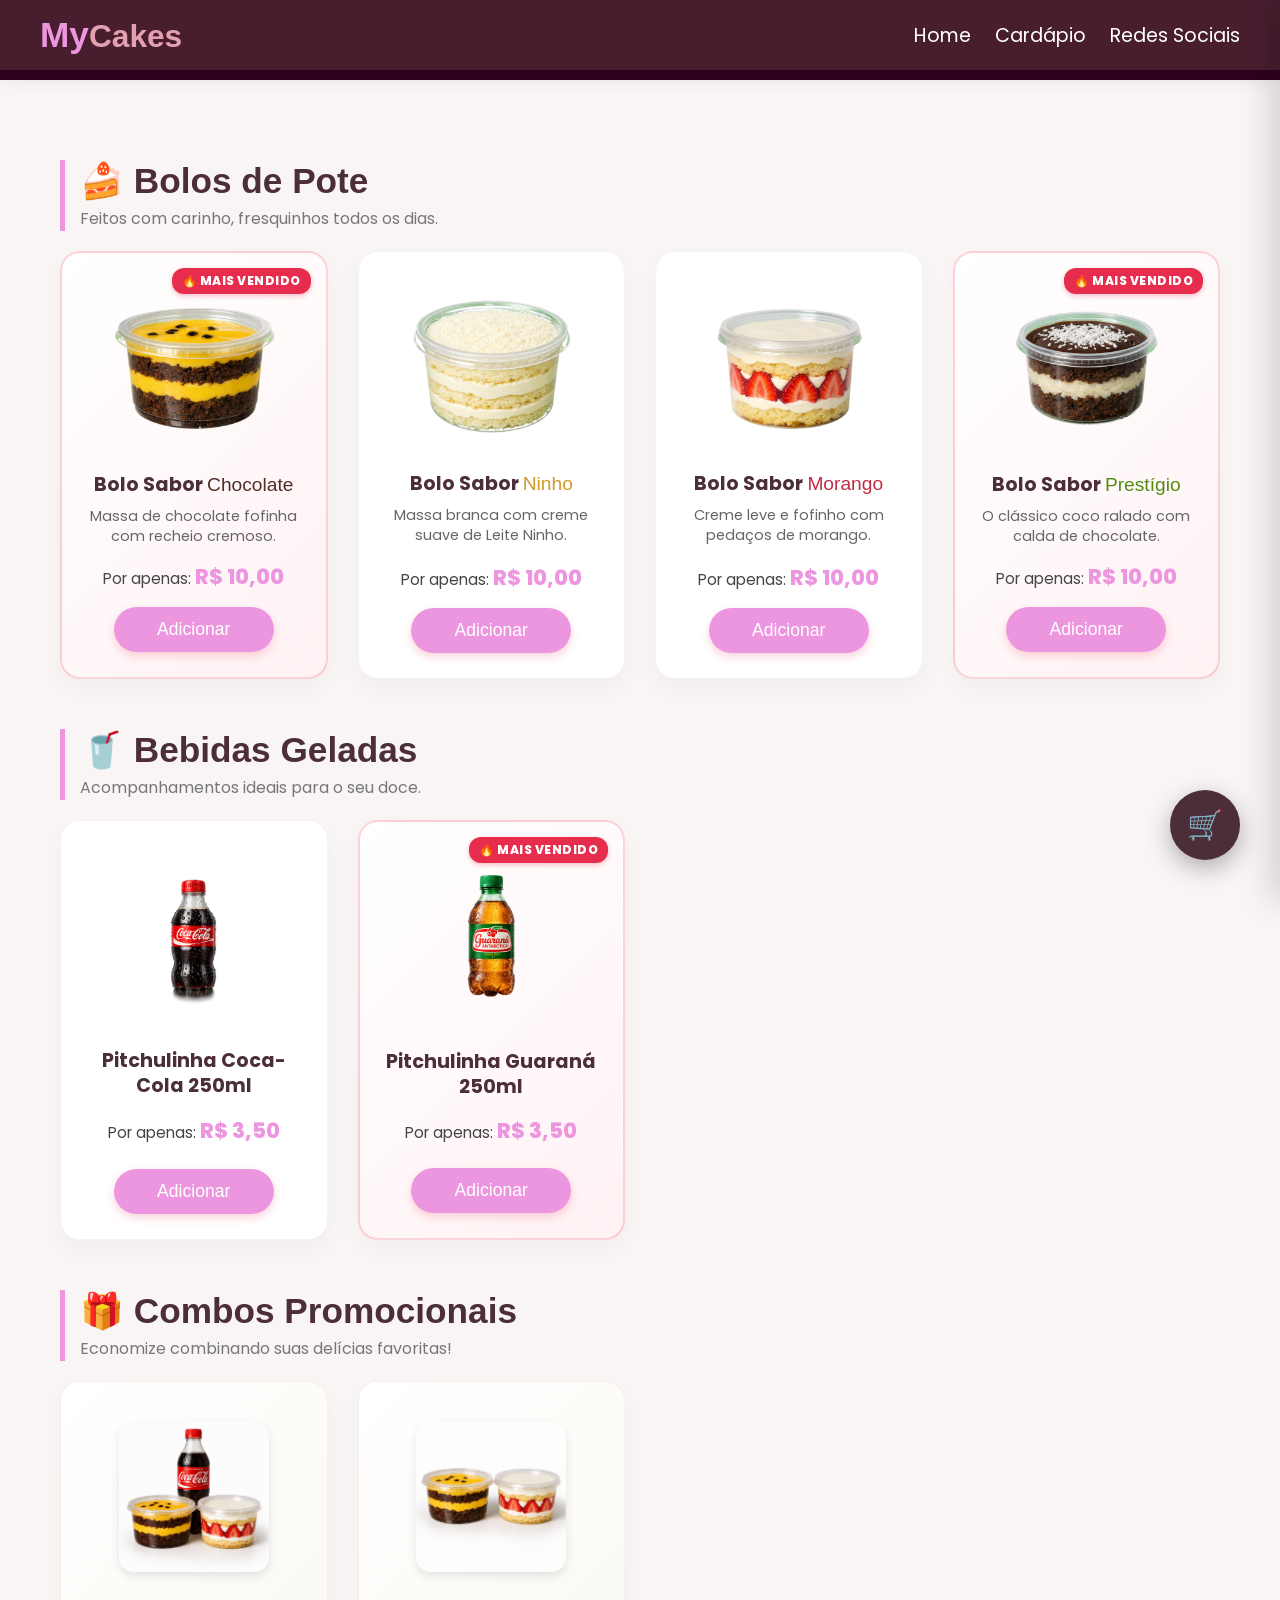
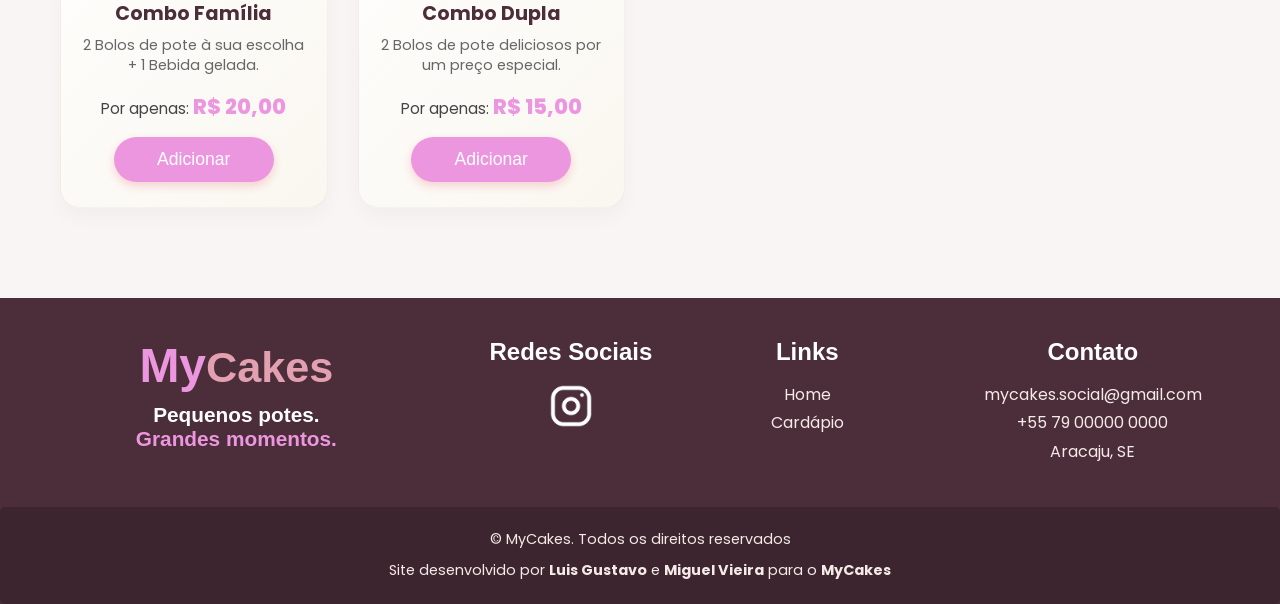
==== commit fcdafdfc: "Pequenas alterações no rodapé do site" ====
--- a/cardapio.html
+++ b/cardapio.html
@@ -2,6 +2,7 @@
 <html lang="pt-br">
 
 <head>
+    <!-- Configurações da página e arquivos responsáveis pelo visual. -->
     <meta charset="UTF-8">
     <meta name="viewport" content="width=device-width, initial-scale=1.0">
     <title>MyCakes - Cardápio</title>
@@ -20,6 +21,7 @@
 </head>
 
 <body>
+    <!-- Cabeçalho igual ao da página inicial, para a navegação ficar consistente. -->
     <div class="header-container">
         <header>
             <h1>My<span>Cakes</span></h1>
@@ -31,14 +33,17 @@
         </nav>
     </div>
 
+    <!-- Botão que abre o carrinho; o número é atualizado pelo JavaScript. -->
     <div class="btn-carrinho" title="Abrir Carrinho">
         🛒
         <span id="contador-carrinho" class="contador-carrinho">0</span>
     </div>
 
+    <!-- Parte principal: aqui ficam todos os produtos que podem ser adicionados. -->
     <main class="cardapio-main">
         <section class="produtos">
             <div class="container">
+                <!-- Primeira categoria. Cada botão leva id, nome e preço para o JavaScript. -->
                 <div class="titulo-secao-cardapio">
                     <h2>🍰 Bolos de Pote</h2>
                     <p>Feitos com carinho, fresquinhos todos os dias.</p>
@@ -101,6 +106,7 @@
                     </div>
                 </div>
 
+                <!-- Segunda categoria: bebidas. -->
                 <div class="titulo-secao-cardapio">
                     <h2>🥤 Bebidas Geladas</h2>
                     <p>Acompanhamentos ideais para o seu doce.</p>
@@ -135,6 +141,7 @@
                     </div>
                 </div>
 
+                <!-- Terceira categoria: combos promocionais. -->
                 <div class="titulo-secao-cardapio">
                     <h2>🎁 Combos Promocionais</h2>
                     <p>Economize combinando suas delícias favoritas!</p>
@@ -170,6 +177,7 @@
                 </div>
             </div>
 
+            <!-- Fundo escuro e gaveta lateral usados quando o carrinho está aberto. -->
             <div class="overlay"></div>
             <div class="carrinho">
                 <div class="carrinho-header">
@@ -185,6 +193,7 @@
                     <h3>Total: <span id="valor-total">R$ 0,00</span></h3>
                 </div>
 
+                <!-- Dados simples usados para montar o pedido e o QR Code. -->
                 <form id="form-checkout">
                     <div class="campo-form">
                         <label for="cliente-nome">Nome Completo:</label>
@@ -218,6 +227,7 @@
                     <button type="submit" class="btn-finalizar">Confirmar e Gerar QR Code 🚀</button>
                 </form>
 
+                <!-- Só aparece depois que a pessoa confirma o pedido. -->
                 <div id="modal-qrcode" style="display: none;">
                     <h3>Pedido Confirmado! 🎉</h3>
                     <p>Tire um print do QR Code abaixo para apresentar no dia e envie o pedido ao nosso WhatsApp:</p>
@@ -228,11 +238,12 @@
         </section>
     </main>
 
+    <!-- Rodapé com as mesmas informações da página inicial. -->
     <footer>
         <section class="org-rodape">
             <div class="mycakes-rodape">
                 <h1>My<span>Cakes</span></h1>
-                <h2>Pequenos potes. Grandes momentos</h2>
+                <h2>Pequenos potes. <br> <span>Grandes momentos.</span></h2>
             </div>
             <div class="social" id="social">
                 <h2>Redes Sociais</h2>
@@ -259,7 +270,8 @@
         </div>
     </footer>
 
+    <!-- Biblioteca pronta para desenhar o QR Code e código do carrinho. -->
     <script src="script/qrcode.min.js"></script>
     <script src="script/cardapio.js" defer></script>
 </body>
-</html>+</html>
--- a/estilo/var.css
+++ b/estilo/var.css
@@ -1,7 +1,11 @@
 @charset "UTF-8";
 
+/*
+   Este arquivo guarda as cores e fontes do MyCakes.
+   Quando quiser mudar uma cor do site inteiro, comece por aqui.
+*/
 :root{
-    /* Paleta Principal do Site */
+    /* Cores usadas na maior parte das telas. */
 
     --bg-main: #32021F;        /* fundo principal do site */
     --bg-secondary: #4B2E39;   /* fundo secundário / variações */
@@ -13,17 +17,17 @@
 
     --accent-color: #4ECDC4;   /* cor de destaque / elementos chamativos */
 
-    /* Paleta das Sections de Apresentação dos Produtos do Site */
+    /* Cores especiais das seções que apresentam cada sabor. */
 
     --flavor-chocolate: #4A2C2A;   /* marrom chocolate */
     --flavor-strawberry: #FF6B8A;  /* rosa morango */
     --flavor-lemon: #C7F464;       /* verde limão */
     --flavor-vanilla: #F3E5AB;     /* creme baunilha */
 
-    /*Fontes*/
+    /* Fontes: cada variável evita repetir nomes grandes pelo CSS. */
 
     --titulos: 'DynaPuff', arial, verdana, helvetica, sans-serif; /* Titulos Principais */
     --texto-padrão: 'Poppins', arial, verdana, helvetica, sans-serif; /*Texto padrão*/
     --logo1: 'Chewy', arial, verdana, helvetica, sans-serif;    /* Logo ou Textos/Titulos especificos */
     --logo2: 'Slackey', arial, verdana, helvetica, sans-serif;  /* Logo ou Textos/Titulos especificos */
-}+}
--- a/estilo/style.css
+++ b/estilo/style.css
@@ -1,12 +1,13 @@
 @charset "UTF-8";
 
+/* Estilos gerais da página inicial: estrutura, seções, produtos e rodapé. */
 * {
     margin: 0;
     padding: 0;
     box-sizing: border-box;
 }
 
-/* Rolagem magnética no container principal */
+/* Faz os links internos deslizarem suavemente até a seção escolhida. */
 html {
     scroll-behavior: smooth;
 }
@@ -16,14 +17,14 @@
     overflow-x: hidden;
 }
 
-/* Ativa o efeito de snap no PC */
+/* No computador, a página para certinho no começo de cada seção. */
 .scroll-container {
     height: 100vh;
     overflow-y: scroll;
     scroll-snap-type: y mandatory;
 }
 
-/* Configuração universal para cada seção ocupar 100% da tela visível no PC */
+/* No computador, cada seção ocupa a tela inteira. O responsividade.css muda isso no celular. */
 .secao-vistas {
     height: 100vh;
     min-height: 100vh;
@@ -36,7 +37,7 @@
     padding: 100px 40px 40px 40px; /* Padding superior alto para compensar o header fixo */
 }
 
-/* --- HEADER FIXO NO TOPO --- */
+/* Cabeçalho que continua visível enquanto a pessoa navega. */
 .header-container {
     position: fixed;
     top: 0;
@@ -406,9 +407,12 @@
 /* --- FOOTER COMPACTADO --- */
 footer {
     background-color: var(--bg-secondary);
-    color: white;
     justify-content: space-between;
-}
+    display: flex;
+    flex-direction: column;
+    align-items: center;
+}
+
 
 .org-rodape {
     display: grid;
@@ -423,14 +427,26 @@
 div.mycakes-rodape h1 {
     font-size: 3em;
     font-family: var(--logo2);
-    color: white;
+    color: var(--title-color);
+    text-align: center;
 }
 
 div.mycakes-rodape h2 {
     font-size: 1.3em;
-    color: #e2a0b1;
-    text-align: left;
+    color: #ffffff;
     margin-top: 10px;
+    text-align: center;
+}
+
+div.mycakes-rodape h2 > span {
+    color: var(--title-color);
+    
+}
+
+
+footer h1 > span {
+    color: #e2a0b1; /* Tom rosa complementar */
+    font-size: 0.9em;
 }
 
 footer h2 {
@@ -438,8 +454,9 @@
     color: white;
     font-family: var(--logo1);
     margin-bottom: 15px;
-    text-align: left;
-}
+    text-align: center;
+}
+
 
 footer p, footer a {
     font-family: var(--texto-padrão);
@@ -447,15 +464,22 @@
     text-decoration: none;
     font-size: 1em;
     line-height: 1.8em;
+    text-align: center;
+    transition: 0.3s;
 }
 
 footer a:hover {
-    color: var(--title-color);
+    color: #4A2031;
+    background-color: #fff;
+    padding: 5px 12px;
+    border-radius: 20px;
 }
 
 div.social img {
     width: 50px;
     transition: transform 0.3s;
+    display: flex;
+    margin: auto;
 }
 
 div.social img:hover {
@@ -468,8 +492,9 @@
     background-color: rgba(0, 0, 0, 0.2);
     padding: 15px;
     font-size: 0.9em;
+    border-radius: 5px;
 }
 
 .credits p {
     margin: 5px 0;
-}+}
--- a/estilo/cardapio.css
+++ b/estilo/cardapio.css
@@ -1,6 +1,8 @@
 @charset "UTF-8";
 
-/* --- LAYOUT DO MAIN (Evita conflitos com o topo fixo) --- */
+/* Estilos usados somente na página de cardápio e no carrinho. */
+
+/* Espaço para o conteúdo não ficar escondido atrás do cabeçalho fixo. */
 .cardapio-main {
     margin-top: 80px; /* Afasta o conteúdo do menu fixado no topo */
     background-color: var(--bg-main, #FAF5F5);
@@ -18,7 +20,7 @@
     padding: 0 20px;
 }
 
-/* --- TÍTULOS DE CATEGORIAS --- */
+/* Títulos que separam bolos, bebidas e combos. */
 .titulo-secao-cardapio {
     margin: 40px 0 20px 0;
     border-left: 5px solid var(--title-color, #E72D4D);
@@ -40,7 +42,7 @@
     margin-top: 4px;
 }
 
-/* --- GRID DE PRODUTOS --- */
+/* Grade que organiza os produtos automaticamente em colunas. */
 .grid-produtos {
     display: grid;
     grid-template-columns: repeat(auto-fill, minmax(260px, 1fr));
@@ -48,7 +50,7 @@
     margin-bottom: 50px;
 }
 
-/* --- CARDS DE PRODUTOS --- */
+/* Cada card é a caixinha de um produto. */
 .card {
     background: white;
     border-radius: 20px;
@@ -477,4 +479,4 @@
 
 .btn-whatsapp:hover {
     background-color: #1ebe57;
-}+}
--- a/estilo/responsividade.css
+++ b/estilo/responsividade.css
@@ -0,0 +1,598 @@
+@charset "UTF-8";
+
+/*
+   Ajustes para o site funcionar bem fora do computador.
+   O layout normal foi pensado para desktop; abaixo ele se adapta para tablet,
+   celular e telas pequenas, sem precisar criar outra página.
+*/
+
+#proposito,
+#social {
+    scroll-margin-top: 96px;
+}
+
+/* Tablets e notebooks menores */
+@media (max-width: 1024px) {
+    .scroll-container {
+        height: auto;
+        overflow: visible;
+        scroll-snap-type: none;
+    }
+
+    .secao-vistas {
+        height: auto;
+        min-height: 0;
+        scroll-snap-align: none;
+        padding: 120px 32px 72px;
+    }
+
+    .hero-principal {
+        min-height: 680px;
+    }
+
+    .header-container {
+        padding: 14px 32px;
+    }
+
+    nav a {
+        font-size: 1rem;
+        margin-left: 14px;
+    }
+
+    .hero-boasvindas h2 {
+        font-size: clamp(3.5rem, 7vw, 4.5rem);
+    }
+
+    .hero-boasvindas p {
+        font-size: 1.25rem;
+    }
+
+    .proposito-conteudo {
+        max-width: 820px;
+    }
+
+    .proposito-conteudo h2 {
+        font-size: clamp(2.8rem, 6vw, 3.5rem);
+    }
+
+    .proposito-conteudo p {
+        font-size: 1.1rem;
+    }
+
+    .valores-grid {
+        gap: 20px;
+    }
+
+    section.hero div.container {
+        grid-template-columns: repeat(2, minmax(0, 1fr));
+        max-width: 720px;
+    }
+
+    section.sabor-chocolate,
+    section.sabor-ninho,
+    section.sabor-morango,
+    section.sabor-prestigio {
+        gap: 36px;
+        justify-content: center;
+        padding: 90px 8%;
+    }
+
+    .sabor-texto {
+        flex: 1 1 0;
+        max-width: 460px;
+    }
+
+    .sabor-texto h2 {
+        font-size: clamp(3.2rem, 7vw, 4.2rem);
+    }
+
+    .sabor-texto p {
+        font-size: 1.1rem;
+    }
+
+    .sabor-texto li {
+        font-size: 1rem;
+    }
+
+    .sabor-img {
+        flex: 1 1 0;
+    }
+
+    .sabor-img img {
+        max-width: 330px;
+    }
+
+    .org-rodape {
+        grid-template-columns: repeat(2, minmax(0, 1fr));
+        gap: 32px 48px;
+        max-width: 760px;
+    }
+
+    .cardapio-main {
+        margin-top: 72px;
+    }
+
+    .produtos {
+        min-height: calc(100vh - 72px);
+        padding: 28px 0 48px;
+    }
+
+    .container {
+        padding: 0 28px;
+    }
+
+    .grid-produtos {
+        grid-template-columns: repeat(2, minmax(0, 1fr));
+        gap: 24px;
+    }
+}
+
+/* Celulares e tablets pequenos */
+@media (max-width: 767px) {
+    html {
+        scroll-padding-top: 0;
+    }
+
+    body {
+        overflow-x: hidden;
+    }
+
+    .header-container {
+        position: sticky;
+        flex-direction: column;
+        gap: 8px;
+        padding: 10px 16px 12px;
+        text-align: center;
+    }
+
+    header h1 {
+        font-size: clamp(1.7rem, 7vw, 2.1rem);
+        line-height: 1;
+    }
+
+    nav {
+        display: flex;
+        flex-wrap: wrap;
+        justify-content: center;
+        gap: 6px 12px;
+        width: 100%;
+    }
+
+    nav a {
+        margin: 0;
+        font-size: 0.82rem;
+        line-height: 1.35;
+        white-space: nowrap;
+    }
+
+    nav a:hover {
+        padding: 0;
+        color: var(--title-color);
+        background-color: transparent;
+        border-radius: 0;
+    }
+
+    .secao-vistas {
+        padding: 64px 20px;
+    }
+
+    .hero-principal {
+        min-height: calc(100vh - 86px);
+        min-height: calc(100svh - 86px);
+        padding-top: 56px;
+        padding-bottom: 56px;
+        background-position: center;
+    }
+
+    #proposito,
+    #social {
+        scroll-margin-top: 110px;
+    }
+
+    .hero-boasvindas {
+        max-width: 580px;
+    }
+
+    .hero-boasvindas h2 {
+        font-size: clamp(2.45rem, 11vw, 3.7rem);
+    }
+
+    .hero-boasvindas p {
+        margin: 18px 0 30px;
+        font-size: clamp(1rem, 4.5vw, 1.18rem);
+        line-height: 1.55;
+    }
+
+    .btn-conhecer {
+        padding: 13px 24px;
+        font-size: 1rem;
+    }
+
+    .tag-valores {
+        font-size: 0.78rem;
+        letter-spacing: 1.5px;
+    }
+
+    .proposito-conteudo h2 {
+        font-size: clamp(2.25rem, 10vw, 3rem);
+        margin: 12px 0 16px;
+    }
+
+    .proposito-conteudo p {
+        margin-bottom: 28px;
+        font-size: 1rem;
+        line-height: 1.55;
+    }
+
+    .valores-grid {
+        grid-template-columns: 1fr;
+        gap: 16px;
+    }
+
+    .valor-card {
+        padding: 22px 18px;
+    }
+
+    .valor-card h3 {
+        font-size: 1.45rem;
+    }
+
+    section.hero {
+        padding-top: 64px;
+        padding-bottom: 64px;
+    }
+
+    section.hero h1 {
+        font-size: clamp(2rem, 9vw, 2.8rem);
+        line-height: 1.15;
+    }
+
+    section.hero h2 {
+        margin: 8px 0 22px;
+        font-size: clamp(1.45rem, 7vw, 1.9rem);
+    }
+
+    section.hero div.container {
+        grid-template-columns: 1fr;
+        gap: 16px;
+        max-width: 420px;
+    }
+
+    div.container div.products img {
+        max-width: 160px;
+        margin: 12px auto;
+    }
+
+    div.products div.info {
+        padding: 16px;
+    }
+
+    section.sabor-chocolate,
+    section.sabor-ninho,
+    section.sabor-morango,
+    section.sabor-prestigio {
+        flex-direction: column !important;
+        gap: 28px;
+        min-height: 0;
+        padding: 64px 24px;
+        text-align: center;
+    }
+
+    .sabor-texto {
+        align-items: center;
+        order: 1;
+        width: 100%;
+    }
+
+    .sabor-texto h2 {
+        font-size: clamp(3rem, 14vw, 4rem);
+        text-align: center;
+    }
+
+    .sabor-texto p {
+        font-size: 1rem;
+    }
+
+    .sabor-texto ul {
+        align-self: stretch;
+        margin-bottom: 24px;
+        text-align: left;
+    }
+
+    .sabor-texto li {
+        font-size: 0.95rem;
+        justify-content: flex-start;
+    }
+
+    .sabor-texto li::before {
+        margin-right: 10px;
+    }
+
+    .sabor-texto button {
+        width: min(100%, 260px);
+        padding: 13px 22px;
+        font-size: 1.2rem;
+    }
+
+    .sabor-img {
+        order: 2;
+        width: 100%;
+    }
+
+    .sabor-img img {
+        max-width: min(78vw, 300px);
+    }
+
+    footer.secao-vistas {
+        min-height: 0;
+        padding: 48px 24px 0;
+    }
+
+    .org-rodape {
+        grid-template-columns: 1fr;
+        gap: 28px;
+        margin: 0;
+        padding: 0 0 32px;
+        text-align: center;
+    }
+
+    footer:not(.secao-vistas) .org-rodape {
+        padding: 48px 24px 32px;
+    }
+
+    div.mycakes-rodape h1 {
+        font-size: clamp(2.15rem, 10vw, 2.7rem);
+    }
+
+    div.mycakes-rodape h2,
+    footer h2 {
+        text-align: center;
+    }
+
+    footer h2 {
+        margin-bottom: 8px;
+        font-size: 1.35rem;
+    }
+
+    footer p,
+    footer a {
+        font-size: 0.92rem;
+    }
+
+    div.social img {
+        width: 44px;
+    }
+
+    .credits {
+        padding: 14px 18px;
+        font-size: 0.78rem;
+    }
+
+    .cardapio-main {
+        margin-top: 0;
+    }
+
+    .produtos {
+        min-height: 0;
+        padding: 12px 0 36px;
+    }
+
+    .container {
+        padding: 0 16px;
+    }
+
+    .titulo-secao-cardapio {
+        margin: 28px 0 16px;
+        border-left-width: 4px;
+        padding-left: 11px;
+    }
+
+    .titulo-secao-cardapio h2 {
+        font-size: clamp(1.65rem, 8vw, 2rem);
+        line-height: 1.2;
+    }
+
+    .titulo-secao-cardapio p {
+        font-size: 0.9rem;
+        line-height: 1.45;
+    }
+
+    .grid-produtos {
+        grid-template-columns: 1fr;
+        gap: 18px;
+        margin-bottom: 36px;
+    }
+
+    .card {
+        min-height: 0;
+        padding: 22px 16px;
+    }
+
+    .img-wrapper,
+    .img-wrapper-bebida,
+    .img-wrapper-combo {
+        height: 160px;
+        margin-bottom: 12px;
+    }
+
+    .img-wrapper-bebida img {
+        height: 130px;
+    }
+
+    .img-wrapper-combo img {
+        height: 135px;
+    }
+
+    .card h3 {
+        font-size: 1.08rem;
+    }
+
+    .desc-produto {
+        flex-grow: 0;
+        font-size: 0.88rem;
+    }
+
+    .card .btn {
+        width: min(100%, 290px);
+    }
+
+    .card button {
+        min-width: 0;
+        font-size: 1rem;
+    }
+
+    .btn-carrinho {
+        right: 18px;
+        bottom: 18px;
+        width: 60px;
+        height: 60px;
+        font-size: 1.5rem;
+    }
+
+    .contador-carrinho {
+        top: -4px;
+        right: -4px;
+    }
+
+    .carrinho {
+        right: -100vw;
+        width: 100%;
+        max-width: none;
+        padding: 22px 18px;
+    }
+
+    .carrinho-header {
+        margin-bottom: 16px;
+        padding-bottom: 12px;
+    }
+
+    .carrinho-header h2 {
+        font-size: 1.55rem;
+    }
+
+    .total-carrinho {
+        padding: 13px 15px;
+    }
+
+    .total-carrinho h3 {
+        font-size: 1rem;
+    }
+
+    .campo-form label {
+        display: block;
+    }
+
+    .campo-form input,
+    .campo-form select,
+    .campo-form textarea {
+        font-size: 16px;
+    }
+
+    #modal-qrcode {
+        padding: 16px 12px;
+    }
+
+    #qrcode-container img {
+        max-width: 100%;
+        height: auto;
+    }
+}
+
+/* Telas estreitas, como aparelhos de 320 px */
+@media (max-width: 420px) {
+    .header-container {
+        gap: 7px;
+        padding-inline: 12px;
+    }
+
+    nav {
+        column-gap: 8px;
+    }
+
+    nav a {
+        font-size: 0.74rem;
+    }
+
+    .secao-vistas {
+        padding-inline: 16px;
+    }
+
+    .hero-principal {
+        padding-inline: 18px;
+    }
+
+    .btn-conhecer {
+        width: 100%;
+        max-width: 300px;
+    }
+
+    .sabor-chocolate,
+    .sabor-ninho,
+    .sabor-morango,
+    .sabor-prestigio {
+        padding-inline: 18px !important;
+    }
+
+    .sabor-texto li {
+        font-size: 0.9rem;
+    }
+
+    footer.secao-vistas {
+        padding-inline: 16px;
+    }
+
+    footer:not(.secao-vistas) .org-rodape {
+        padding-inline: 16px;
+    }
+
+    .container {
+        padding-inline: 12px;
+    }
+
+    .card {
+        border-radius: 16px;
+    }
+
+    .tag-destaque {
+        top: 10px;
+        right: 10px;
+        font-size: 0.68rem;
+    }
+
+    .btn-carrinho {
+        right: 12px;
+        bottom: 12px;
+        width: 56px;
+        height: 56px;
+    }
+}
+
+/* Evita seções cortadas em notebooks de baixa altura. */
+@media (max-height: 760px) and (min-width: 768px) {
+    .scroll-container {
+        height: auto;
+        overflow: visible;
+        scroll-snap-type: none;
+    }
+
+    .secao-vistas {
+        height: auto;
+        min-height: 0;
+        scroll-snap-align: none;
+    }
+
+    .hero-principal {
+        min-height: 620px;
+    }
+}
+
+@media (prefers-reduced-motion: reduce) {
+    *,
+    *::before,
+    *::after {
+        scroll-behavior: auto !important;
+        animation-duration: 0.01ms !important;
+        animation-iteration-count: 1 !important;
+        transition-duration: 0.01ms !important;
+    }
+}
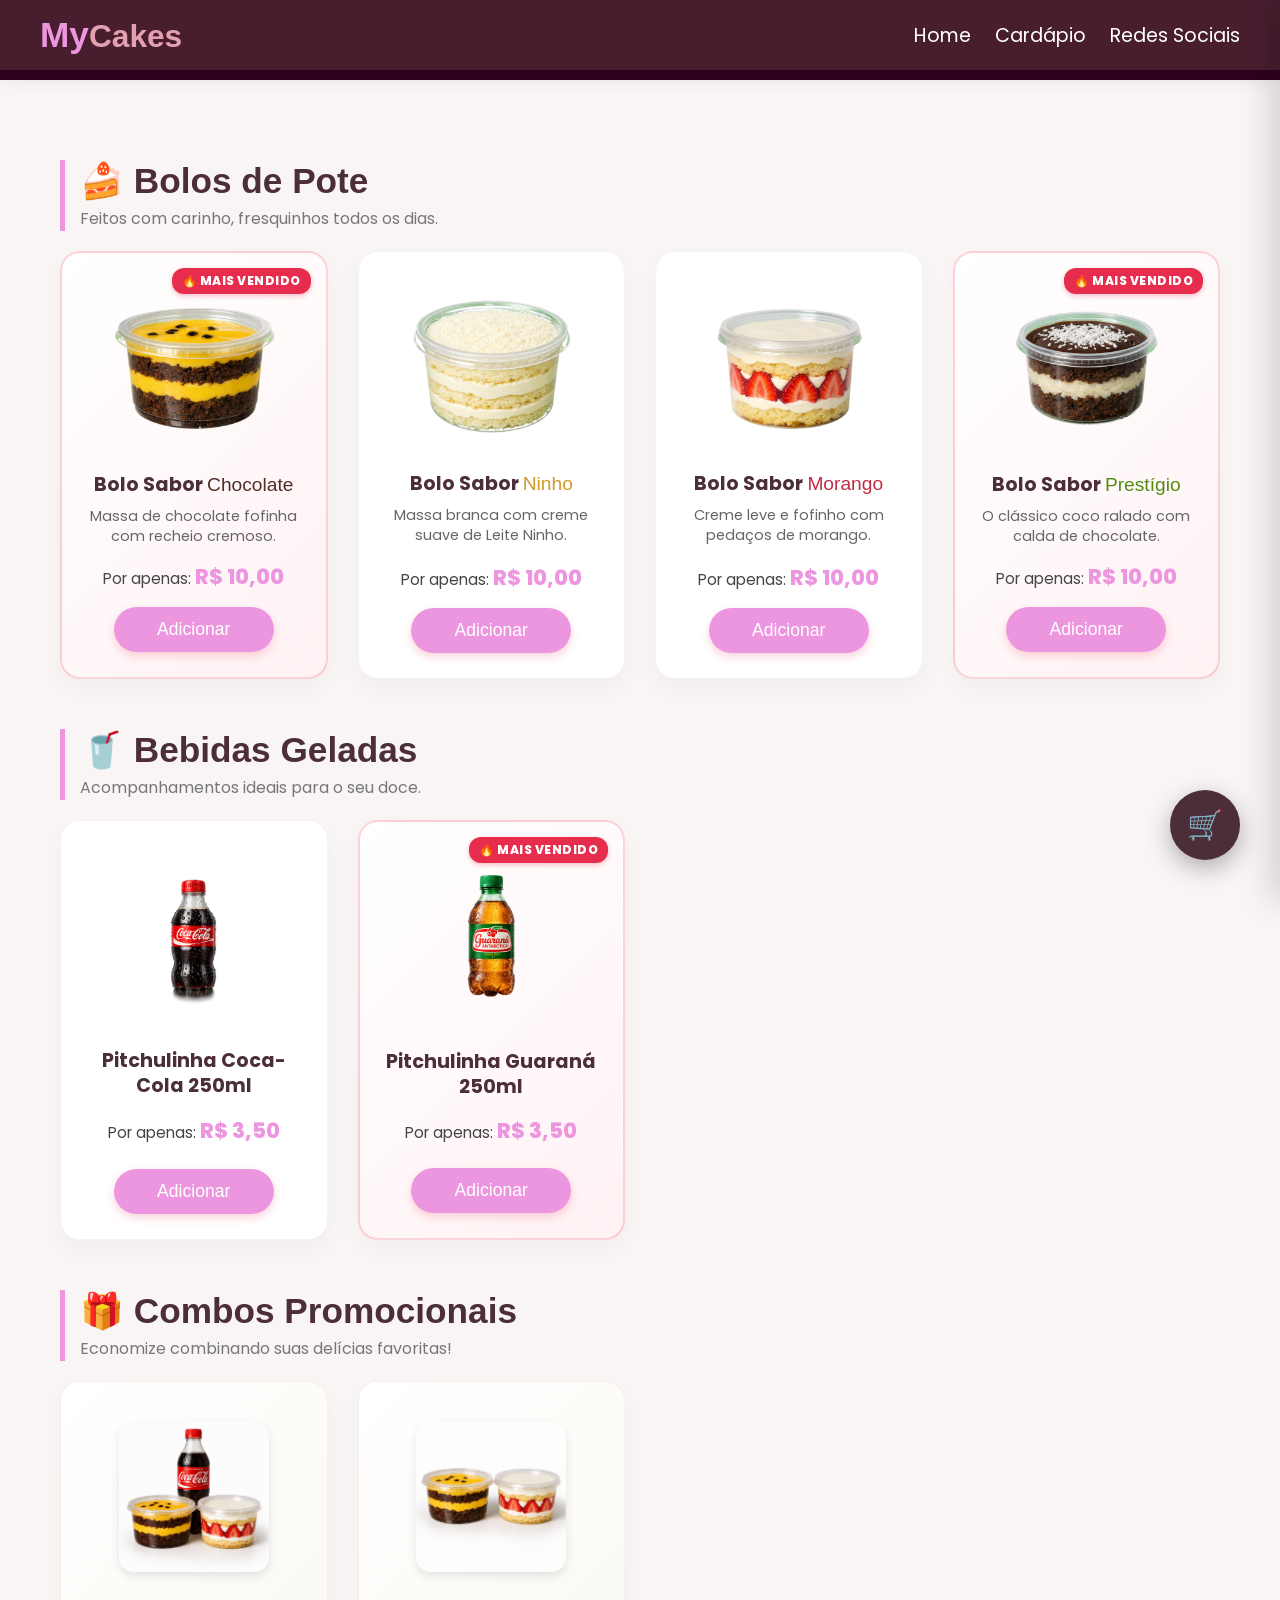
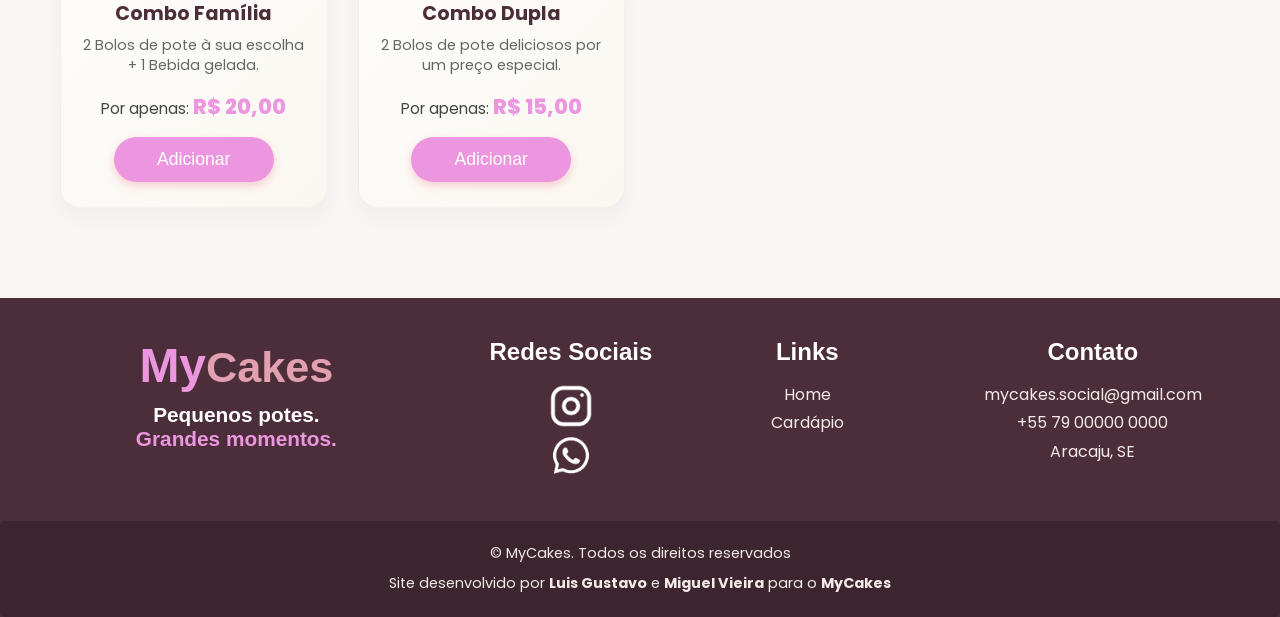
==== commit 059add61: "Botão whatsapp. Ainda falta ajeitar a centralização" ====
--- a/cardapio.html
+++ b/cardapio.html
@@ -250,6 +250,9 @@
                 <a href="https://www.instagram.com/mycakes.social/" target="_blank">
                     <img src="imagens/instagram_logo_white.png" alt="Instagram">
                 </a>
+                <a href="https://wa.me/557988891359" target="_blank">
+                    <img src="imagens/whatsapp_logo_white-removebg-preview.png" alt="">
+                </a>
             </div>
             <div class="links">
                 <h2>Links</h2>
--- a/estilo/style.css
+++ b/estilo/style.css
@@ -465,21 +465,24 @@
     font-size: 1em;
     line-height: 1.8em;
     text-align: center;
-    transition: 0.3s;
-}
-
-footer a:hover {
+    transition: 0.3s ;
+}
+
+footer  .links a:hover {
     color: #4A2031;
     background-color: #fff;
     padding: 5px 12px;
     border-radius: 20px;
 }
 
+
+
+
 div.social img {
     width: 50px;
+    display: flex;
+    margin: auto;
     transition: transform 0.3s;
-    display: flex;
-    margin: auto;
 }
 
 div.social img:hover {
